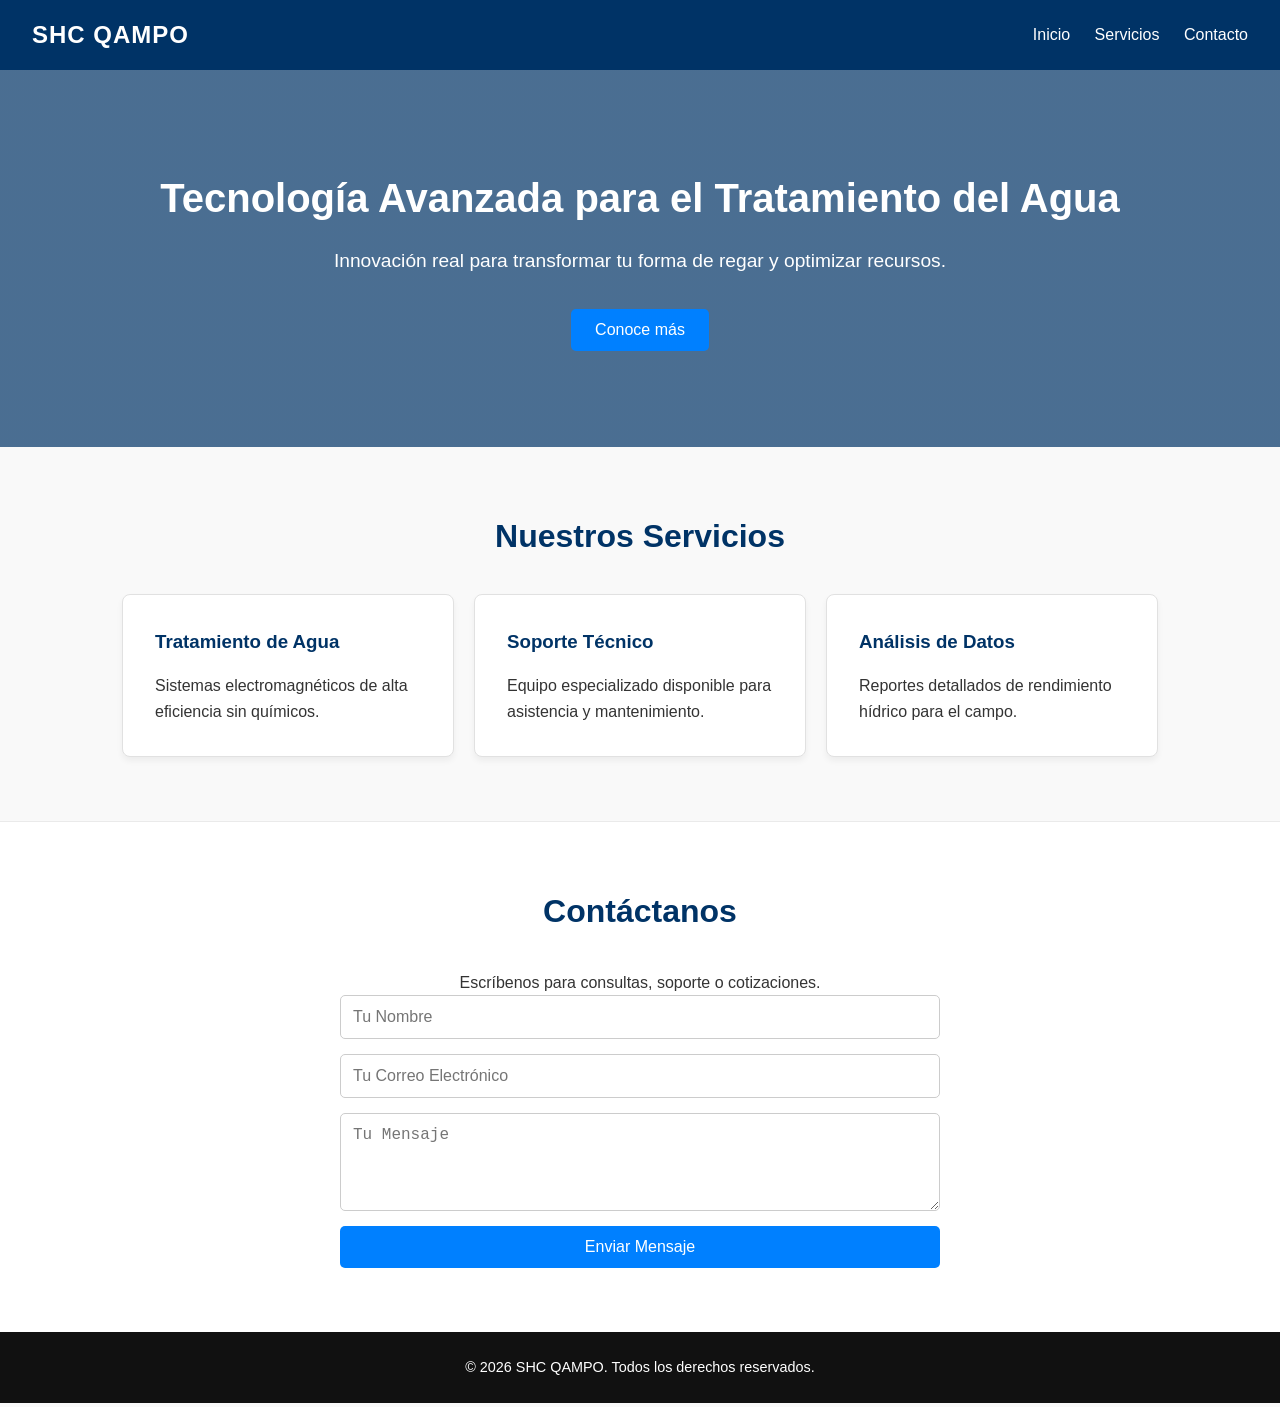
==== index.html @ c2550806 "Commit inicial: codigo completo de la web" ====
<!DOCTYPE html>
<html lang="es">
<head>
    <meta charset="UTF-8">
    <meta name="viewport" content="width=device-width, initial-scale=1.0">
    <title>SHC Qampo | Tecnología Avanzada de Tratamiento de Agua</title>
    <!-- Vinculamos la hoja de estilos externa -->
    <link rel="stylesheet" href="styles.css">
</head>
<body>

    <!-- Encabezado / Menú -->
    <header>
        <div class="logo">SHC QAMPO</div>
        <nav>
            <a href="#inicio">Inicio</a>
            <a href="#servicios">Servicios</a>
            <a href="#contacto">Contacto</a>
        </nav>
    </header>

    <!-- Sección Hero / Banner principal -->
    <section id="inicio" class="hero">
        <div class="hero-content">
            <h1>Tecnología Avanzada para el Tratamiento del Agua</h1>
            <p>Innovación real para transformar tu forma de regar y optimizar recursos.</p>
            <button id="cta-btn">Conoce más</button>
        </div>
    </section>

    <!-- Sección de Servicios -->
    <section id="servicios" class="container">
        <h2>Nuestros Servicios</h2>
        <div class="grid">
            <div class="card">
                <h3>Tratamiento de Agua</h3>
                <p>Sistemas electromagnéticos de alta eficiencia sin químicos.</p>
            </div>
            <div class="card">
                <h3>Soporte Técnico</h3>
                <p>Equipo especializado disponible para asistencia y mantenimiento.</p>
            </div>
            <div class="card">
                <h3>Análisis de Datos</h3>
                <p>Reportes detallados de rendimiento hídrico para el campo.</p>
            </div>
        </div>
    </section>

    <!-- Sección de Contacto -->
    <section id="contacto" class="contact-section">
        <div class="container">
            <h2>Contáctanos</h2>
            <p>Escríbenos para consultas, soporte o cotizaciones.</p>
            <form id="contact-form">
                <input type="text" placeholder="Tu Nombre" required>
                <input type="email" placeholder="Tu Correo Electrónico" required>
                <textarea placeholder="Tu Mensaje" rows="4" required></textarea>
                <button type="submit">Enviar Mensaje</button>
            </form>
        </div>
    </section>

    <!-- Pie de página -->
    <footer>
        <p>&copy; 2026 SHC QAMPO. Todos los derechos reservados.</p>
    </footer>

    <!-- Vinculamos el archivo de JavaScript -->
    <script src="script.js"></script>
</body>
</html>
---- styles.css ----
/* Estilos generales */
* {
    margin: 0;
    padding: 0;
    box-sizing: border-box;
}

body {
    font-family: 'Segoe UI', Tahoma, Geneva, Verdana, sans-serif;
    line-height: 1.6;
    color: #333;
    background-color: #f9f9f9;
}

/* Encabezado y Navegación */
header {
    background: #003366;
    color: white;
    display: flex;
    justify-content: space-between;
    align-items: center;
    padding: 1rem 2rem;
    position: sticky;
    top: 0;
    z-index: 1000;
}

header .logo {
    font-size: 1.5rem;
    font-weight: bold;
    letter-spacing: 1px;
}

nav a {
    color: white;
    text-decoration: none;
    margin-left: 20px;
    font-weight: 500;
    transition: color 0.3s;
}

nav a:hover {
    color: #66ccff;
}

/* Sección Hero */
.hero {
    background: linear-gradient(rgba(0, 51, 102, 0.7), rgba(0, 51, 102, 0.7)), url('https://images.unsplash.com/photo-1500382017468-9049fed747ef?auto=format&fit=crop&w=1200&q=80') no-repeat center center/cover;
    color: white;
    text-align: center;
    padding: 6rem 2rem;
}

.hero-content h1 {
    font-size: 2.5rem;
    margin-bottom: 1rem;
}

.hero-content p {
    font-size: 1.2rem;
    margin-bottom: 2rem;
}

.hero-content button, .contact-section button {
    background: #0080ff;
    color: white;
    border: none;
    padding: 0.75rem 1.5rem;
    font-size: 1rem;
    border-radius: 5px;
    cursor: pointer;
    transition: background 0.3s;
}

.hero-content button:hover, .contact-section button:hover {
    background: #0059b3;
}

/* Contenedores y Cuadrículas */
.container {
    max-width: 1100px;
    margin: auto;
    padding: 4rem 2rem;
    text-align: center;
}

.container h2 {
    font-size: 2rem;
    margin-bottom: 2rem;
    color: #003366;
}

.grid {
    display: grid;
    grid-template-columns: repeat(auto-fit, minmax(300px, 1fr));
    gap: 20px;
}

.card {
    background: white;
    border: 1px solid #e1e1e1;
    padding: 2rem;
    border-radius: 8px;
    box-shadow: 0 4px 6px rgba(0,0,0,0.05);
    text-align: left;
}

.card h3 {
    color: #003366;
    margin-bottom: 1rem;
}

/* Formulario de contacto */
.contact-section {
    background: #ffffff;
    border-top: 1px solid #eaeaea;
}

#contact-form {
    display: flex;
    flex-direction: column;
    max-width: 600px;
    margin: auto;
    gap: 15px;
    text-align: left;
}

#contact-form input, #contact-form textarea {
    padding: 0.75rem;
    border: 1px solid #ccc;
    border-radius: 5px;
    font-size: 1rem;
    width: 100%;
}

/* Pie de página */
footer {
    background: #111;
    color: white;
    text-align: center;
    padding: 1.5rem;
    font-size: 0.9rem;
}
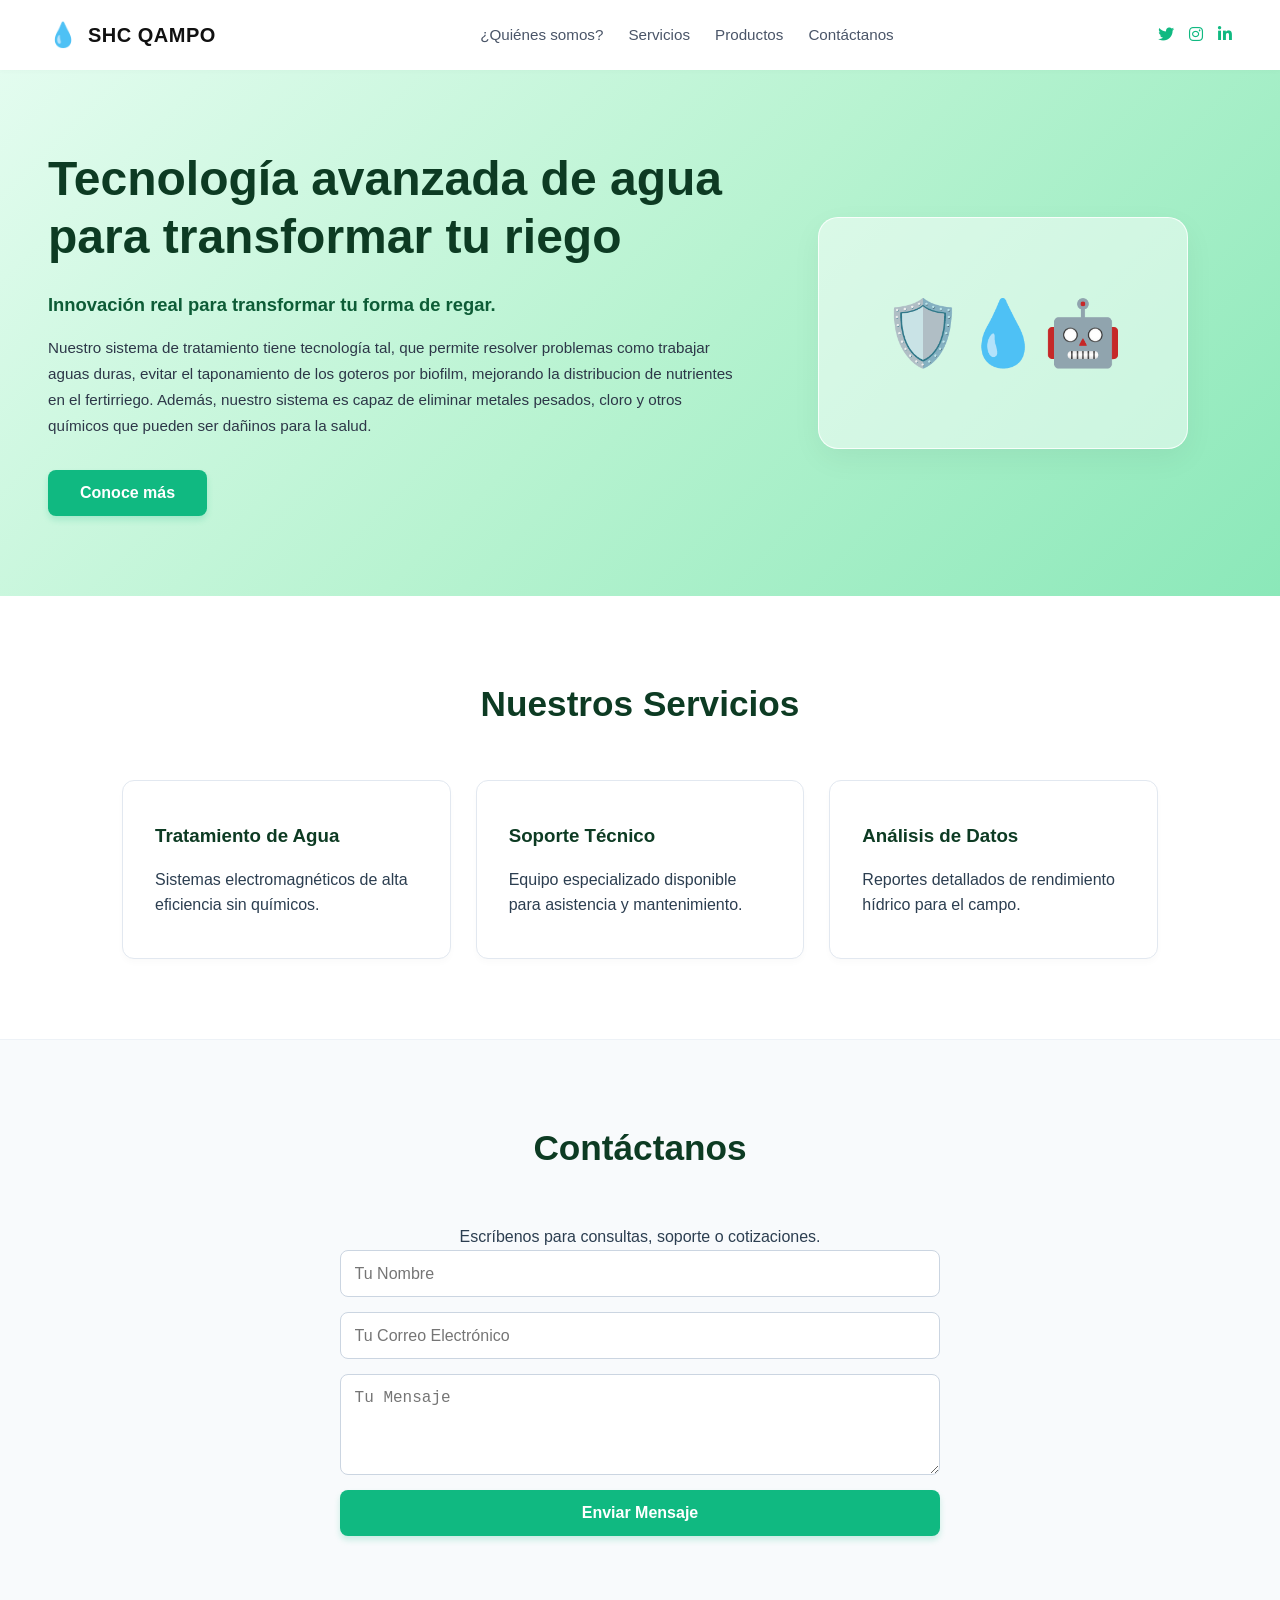
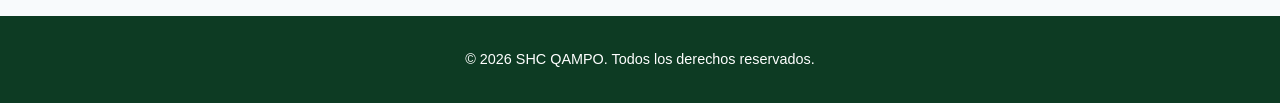
==== commit 5303102c: "Actualizacion de diseño y colores corporativos verdes" ====
--- a/index.html
+++ b/index.html
@@ -4,27 +4,48 @@
     <meta charset="UTF-8">
     <meta name="viewport" content="width=device-width, initial-scale=1.0">
     <title>SHC Qampo | Tecnología Avanzada de Tratamiento de Agua</title>
-    <!-- Vinculamos la hoja de estilos externa -->
     <link rel="stylesheet" href="styles.css">
+    <!-- Iconos para redes sociales -->
+    <link rel="stylesheet" href="https://cdnjs.cloudflare.com/ajax/libs/font-awesome/6.4.0/css/all.min.css">
 </head>
 <body>
 
     <!-- Encabezado / Menú -->
     <header>
-        <div class="logo">SHC QAMPO</div>
+        <div class="logo-container">
+            <span class="logo-icon">💧</span>
+            <div class="logo">SHC QAMPO</div>
+        </div>
         <nav>
-            <a href="#inicio">Inicio</a>
+            <a href="#inicio">¿Quiénes somos?</a>
             <a href="#servicios">Servicios</a>
-            <a href="#contacto">Contacto</a>
+            <a href="#productos">Productos</a>
+            <a href="#contacto">Contáctanos</a>
         </nav>
+        <div class="social-icons">
+            <a href="#"><i class="fab fa-twitter"></i></a>
+            <a href="#"><i class="fab fa-instagram"></i></a>
+            <a href="#"><i class="fab fa-linkedin-in"></i></a>
+        </div>
     </header>
 
     <!-- Sección Hero / Banner principal -->
     <section id="inicio" class="hero">
-        <div class="hero-content">
-            <h1>Tecnología Avanzada para el Tratamiento del Agua</h1>
-            <p>Innovación real para transformar tu forma de regar y optimizar recursos.</p>
-            <button id="cta-btn">Conoce más</button>
+        <div class="hero-container">
+            <div class="hero-content">
+                <h1>Tecnología avanzada de agua para transformar tu riego</h1>
+                <p class="subtitle">Innovación real para transformar tu forma de regar.</p>
+                <p class="description">
+                    Nuestro sistema de tratamiento tiene tecnología tal, que permite resolver problemas como trabajar aguas duras, evitar el taponamiento de los goteros por biofilm, mejorando la distribucion de nutrientes en el fertirriego. Además, nuestro sistema es capaz de eliminar metales pesados, cloro y otros químicos que pueden ser dañinos para la salud.
+                </p>
+                <button id="cta-btn">Conoce más</button>
+            </div>
+            <div class="hero-image">
+                <!-- Contenedor visual de la mascota corporativa -->
+                <div class="mascot-card">
+                    <div class="mascot-avatar">🛡️💧🤖</div>
+                </div>
+            </div>
         </div>
     </section>
 
@@ -66,7 +87,6 @@
         <p>&copy; 2026 SHC QAMPO. Todos los derechos reservados.</p>
     </footer>
 
-    <!-- Vinculamos el archivo de JavaScript -->
     <script src="script.js"></script>
 </body>
 </html>
--- a/styles.css
+++ b/styles.css
@@ -1,4 +1,4 @@
-/* Estilos generales */
+/* Estilos generales y paleta de verdes corporativos */
 * {
     margin: 0;
     padding: 0;
@@ -8,112 +8,189 @@
 body {
     font-family: 'Segoe UI', Tahoma, Geneva, Verdana, sans-serif;
     line-height: 1.6;
-    color: #333;
-    background-color: #f9f9f9;
+    color: #2c3e50;
+    background-color: #ffffff;
 }
 
 /* Encabezado y Navegación */
 header {
-    background: #003366;
-    color: white;
+    background: #ffffff;
     display: flex;
     justify-content: space-between;
     align-items: center;
-    padding: 1rem 2rem;
+    padding: 1rem 3rem;
+    box-shadow: 0 2px 4px rgba(0,0,0,0.02);
     position: sticky;
     top: 0;
     z-index: 1000;
 }
 
+.logo-container {
+    display: flex;
+    align-items: center;
+    gap: 10px;
+}
+
+.logo-icon {
+    font-size: 1.5rem;
+}
+
 header .logo {
-    font-size: 1.5rem;
+    font-size: 1.25rem;
     font-weight: bold;
-    letter-spacing: 1px;
+    color: #111;
+    letter-spacing: 0.5px;
+}
+
+nav {
+    display: flex;
+    gap: 25px;
 }
 
 nav a {
-    color: white;
+    color: #4a5568;
     text-decoration: none;
-    margin-left: 20px;
     font-weight: 500;
+    font-size: 0.95rem;
     transition: color 0.3s;
 }
 
 nav a:hover {
-    color: #66ccff;
-}
-
-/* Sección Hero */
+    color: #10b981;
+}
+
+.social-icons {
+    display: flex;
+    gap: 15px;
+}
+
+.social-icons a {
+    color: #10b981;
+    font-size: 1rem;
+    text-decoration: none;
+}
+
+/* Sección Hero con degradado verde exacto */
 .hero {
-    background: linear-gradient(rgba(0, 51, 102, 0.7), rgba(0, 51, 102, 0.7)), url('https://images.unsplash.com/photo-1500382017468-9049fed747ef?auto=format&fit=crop&w=1200&q=80') no-repeat center center/cover;
-    color: white;
-    text-align: center;
-    padding: 6rem 2rem;
+    background: linear-gradient(135deg, #e3fcef 0%, #b8f3d1 50%, #8be8b9 100%);
+    padding: 5rem 3rem;
+    display: flex;
+    align-items: center;
+    justify-content: center;
+}
+
+.hero-container {
+    max-width: 1200px;
+    display: grid;
+    grid-template-columns: 1.2fr 0.8fr;
+    gap: 40px;
+    align-items: center;
 }
 
 .hero-content h1 {
-    font-size: 2.5rem;
+    font-size: 3rem;
+    color: #0d3b23;
+    line-height: 1.2;
+    margin-bottom: 1.5rem;
+    font-weight: 800;
+}
+
+.hero-content .subtitle {
+    font-size: 1.15rem;
+    color: #0d5c36;
     margin-bottom: 1rem;
-}
-
-.hero-content p {
-    font-size: 1.2rem;
+    font-weight: 600;
+}
+
+.hero-content .description {
+    font-size: 0.95rem;
+    color: #2d3748;
     margin-bottom: 2rem;
-}
-
-.hero-content button, .contact-section button {
-    background: #0080ff;
+    line-height: 1.7;
+}
+
+/* Botón principal verde corporativo */
+#cta-btn, .contact-section button {
+    background: #10b981;
     color: white;
     border: none;
-    padding: 0.75rem 1.5rem;
+    padding: 0.85rem 2rem;
     font-size: 1rem;
-    border-radius: 5px;
+    font-weight: 600;
+    border-radius: 8px;
     cursor: pointer;
-    transition: background 0.3s;
-}
-
-.hero-content button:hover, .contact-section button:hover {
-    background: #0059b3;
-}
-
-/* Contenedores y Cuadrículas */
+    transition: background 0.3s, transform 0.2s;
+    box-shadow: 0 4px 6px rgba(16, 185, 129, 0.2);
+}
+
+#cta-btn:hover, .contact-section button:hover {
+    background: #059669;
+    transform: translateY(-1px);
+}
+
+/* Contenedor de la ilustración / mascota */
+.hero-image {
+    display: flex;
+    justify-content: center;
+}
+
+.mascot-card {
+    background: rgba(255, 255, 255, 0.5);
+    border: 1px solid rgba(255, 255, 255, 0.8);
+    padding: 4rem;
+    border-radius: 20px;
+    box-shadow: 0 10px 30px rgba(0, 0, 0, 0.05);
+    text-align: center;
+}
+
+.mascot-avatar {
+    font-size: 4rem;
+}
+
+/* Secciones secundarias */
 .container {
     max-width: 1100px;
     margin: auto;
-    padding: 4rem 2rem;
+    padding: 5rem 2rem;
     text-align: center;
 }
 
 .container h2 {
-    font-size: 2rem;
-    margin-bottom: 2rem;
-    color: #003366;
+    font-size: 2.2rem;
+    margin-bottom: 3rem;
+    color: #0d3b23;
 }
 
 .grid {
     display: grid;
     grid-template-columns: repeat(auto-fit, minmax(300px, 1fr));
-    gap: 20px;
+    gap: 25px;
 }
 
 .card {
-    background: white;
-    border: 1px solid #e1e1e1;
-    padding: 2rem;
-    border-radius: 8px;
-    box-shadow: 0 4px 6px rgba(0,0,0,0.05);
+    background: #ffffff;
+    border: 1px solid #e2e8f0;
+    padding: 2.5rem 2rem;
+    border-radius: 12px;
+    box-shadow: 0 4px 6px rgba(0,0,0,0.02);
     text-align: left;
+    transition: transform 0.3s;
+}
+
+.card:hover {
+    transform: translateY(-3px);
+    box-shadow: 0 10px 15px rgba(0,0,0,0.05);
 }
 
 .card h3 {
-    color: #003366;
+    color: #0d3b23;
     margin-bottom: 1rem;
 }
 
 /* Formulario de contacto */
 .contact-section {
-    background: #ffffff;
-    border-top: 1px solid #eaeaea;
+    background: #f8fafc;
+    border-top: 1px solid #edf2f7;
 }
 
 #contact-form {
@@ -126,18 +203,24 @@
 }
 
 #contact-form input, #contact-form textarea {
-    padding: 0.75rem;
-    border: 1px solid #ccc;
-    border-radius: 5px;
+    padding: 0.85rem;
+    border: 1px solid #cbd5e1;
+    border-radius: 8px;
     font-size: 1rem;
     width: 100%;
+    outline: none;
+    transition: border-color 0.3s;
+}
+
+#contact-form input:focus, #contact-form textarea:focus {
+    border-color: #10b981;
 }
 
 /* Pie de página */
 footer {
-    background: #111;
+    background: #0d3b23;
     color: white;
     text-align: center;
-    padding: 1.5rem;
+    padding: 2rem;
     font-size: 0.9rem;
 }
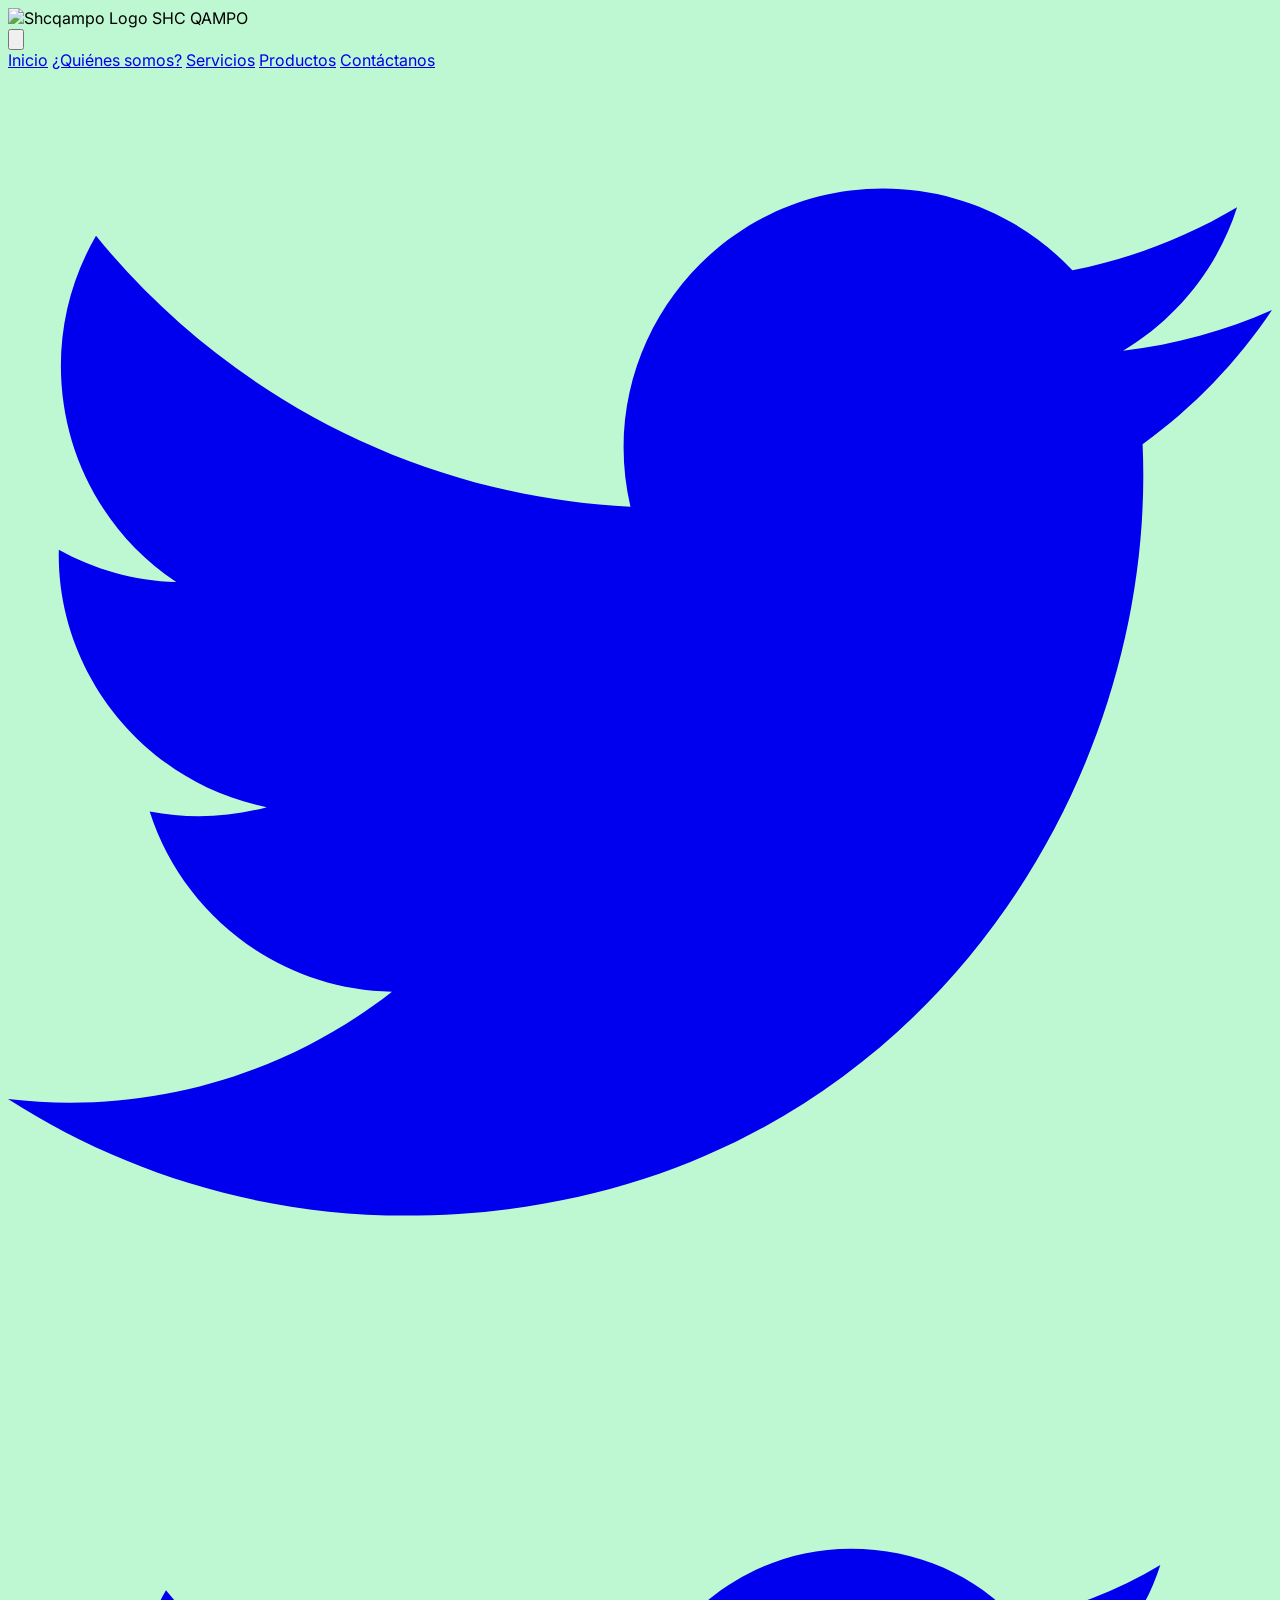
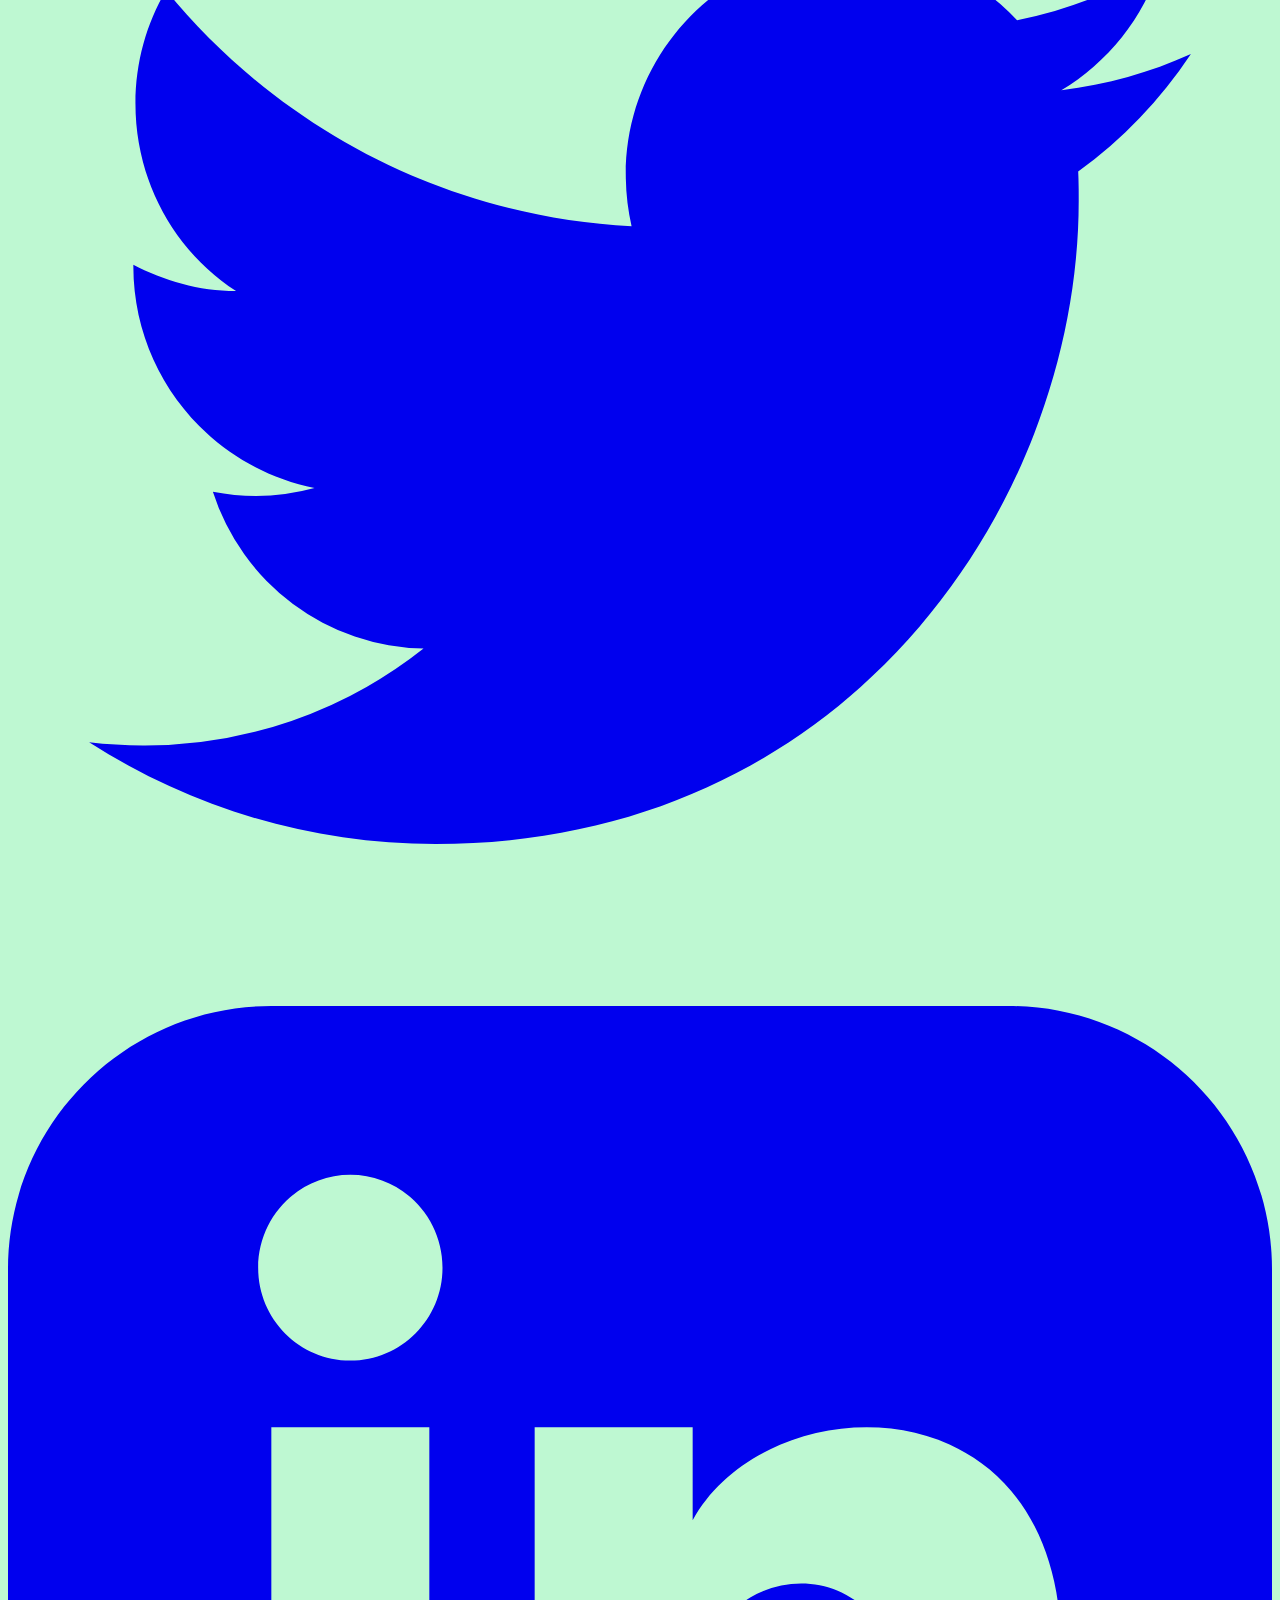
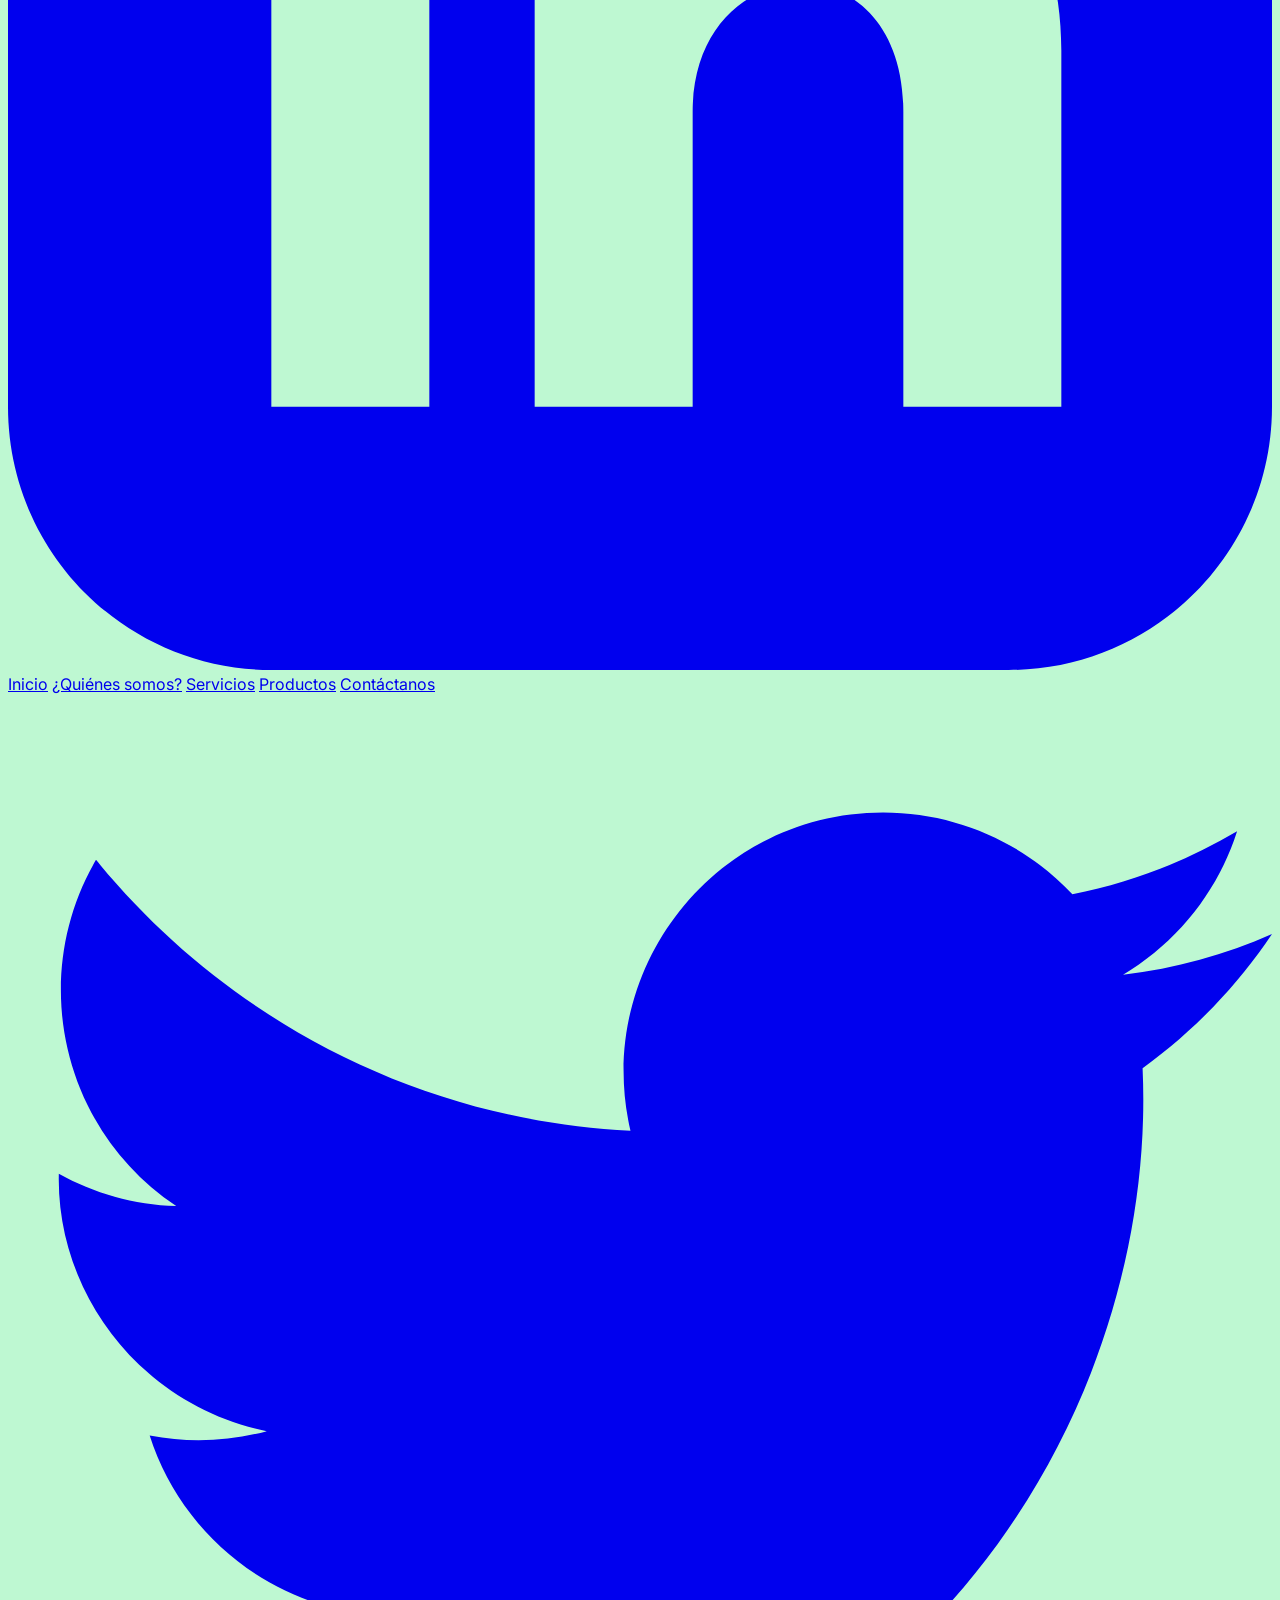
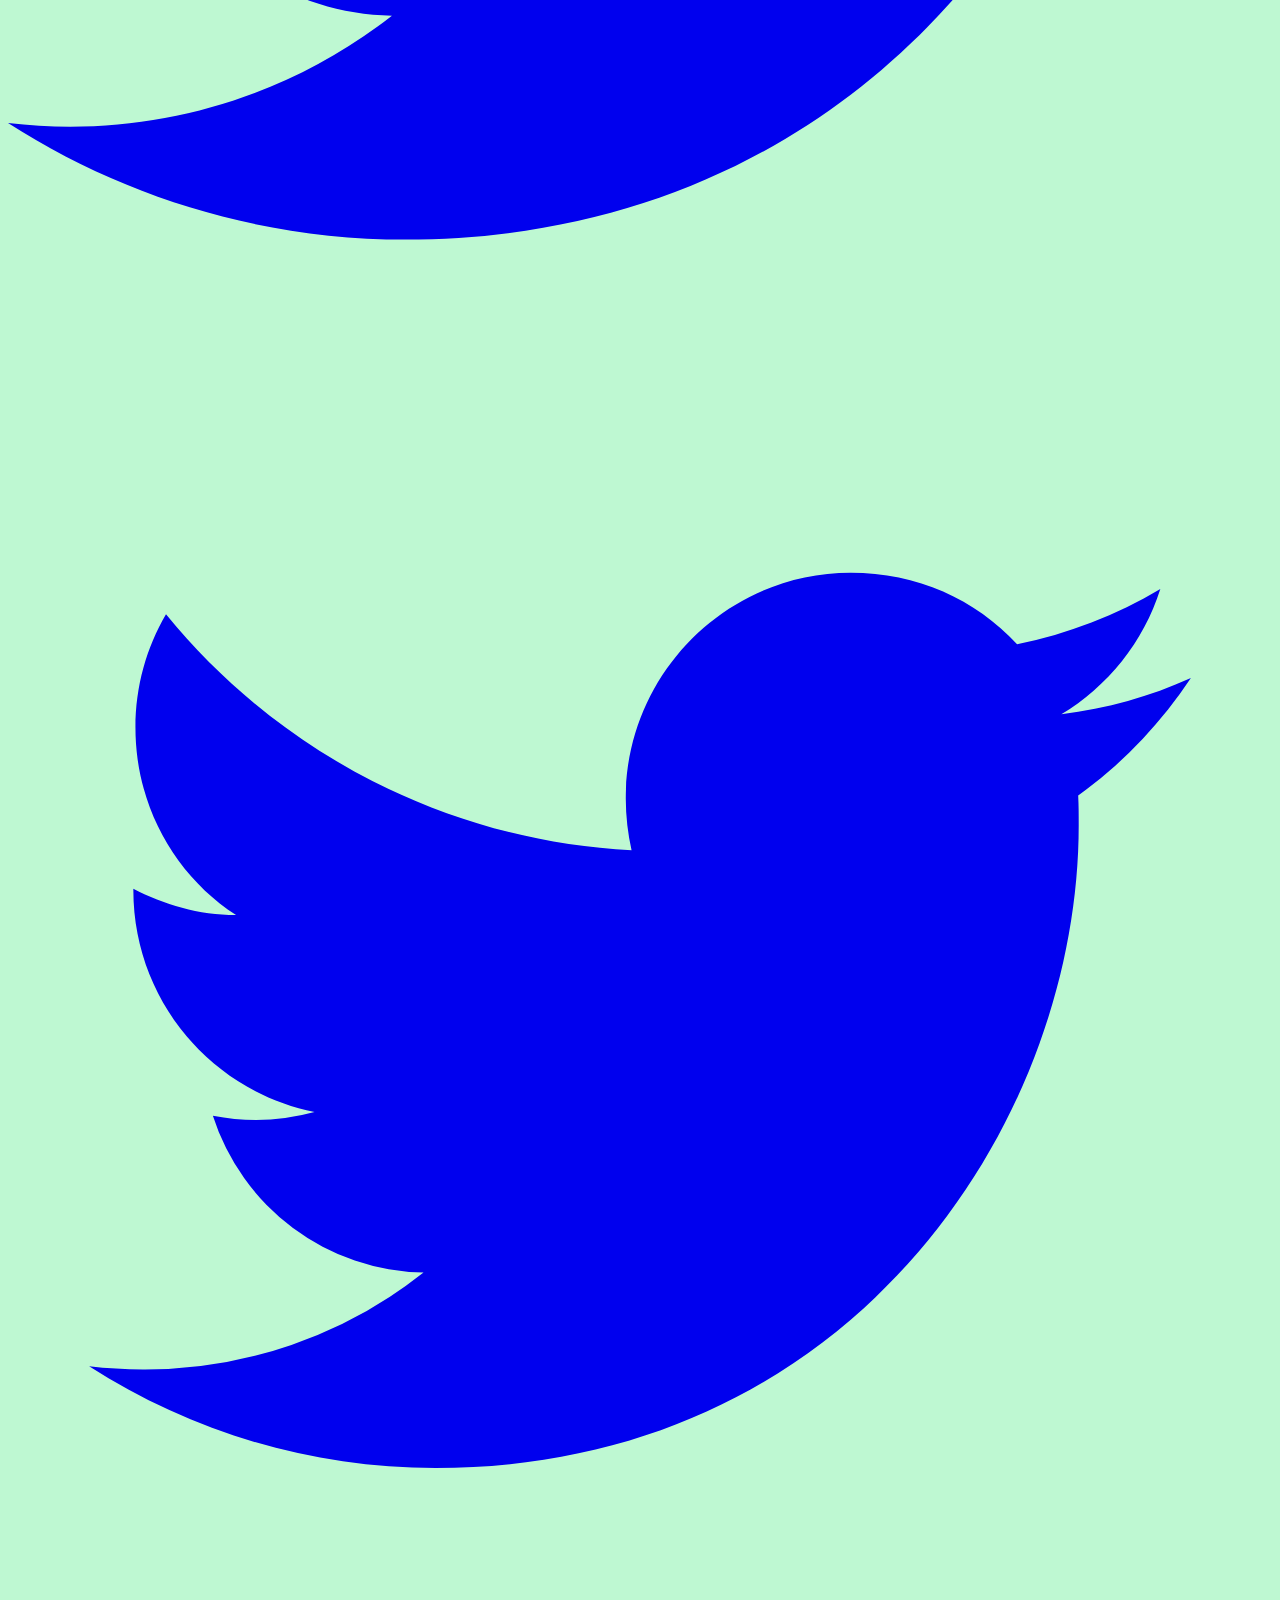
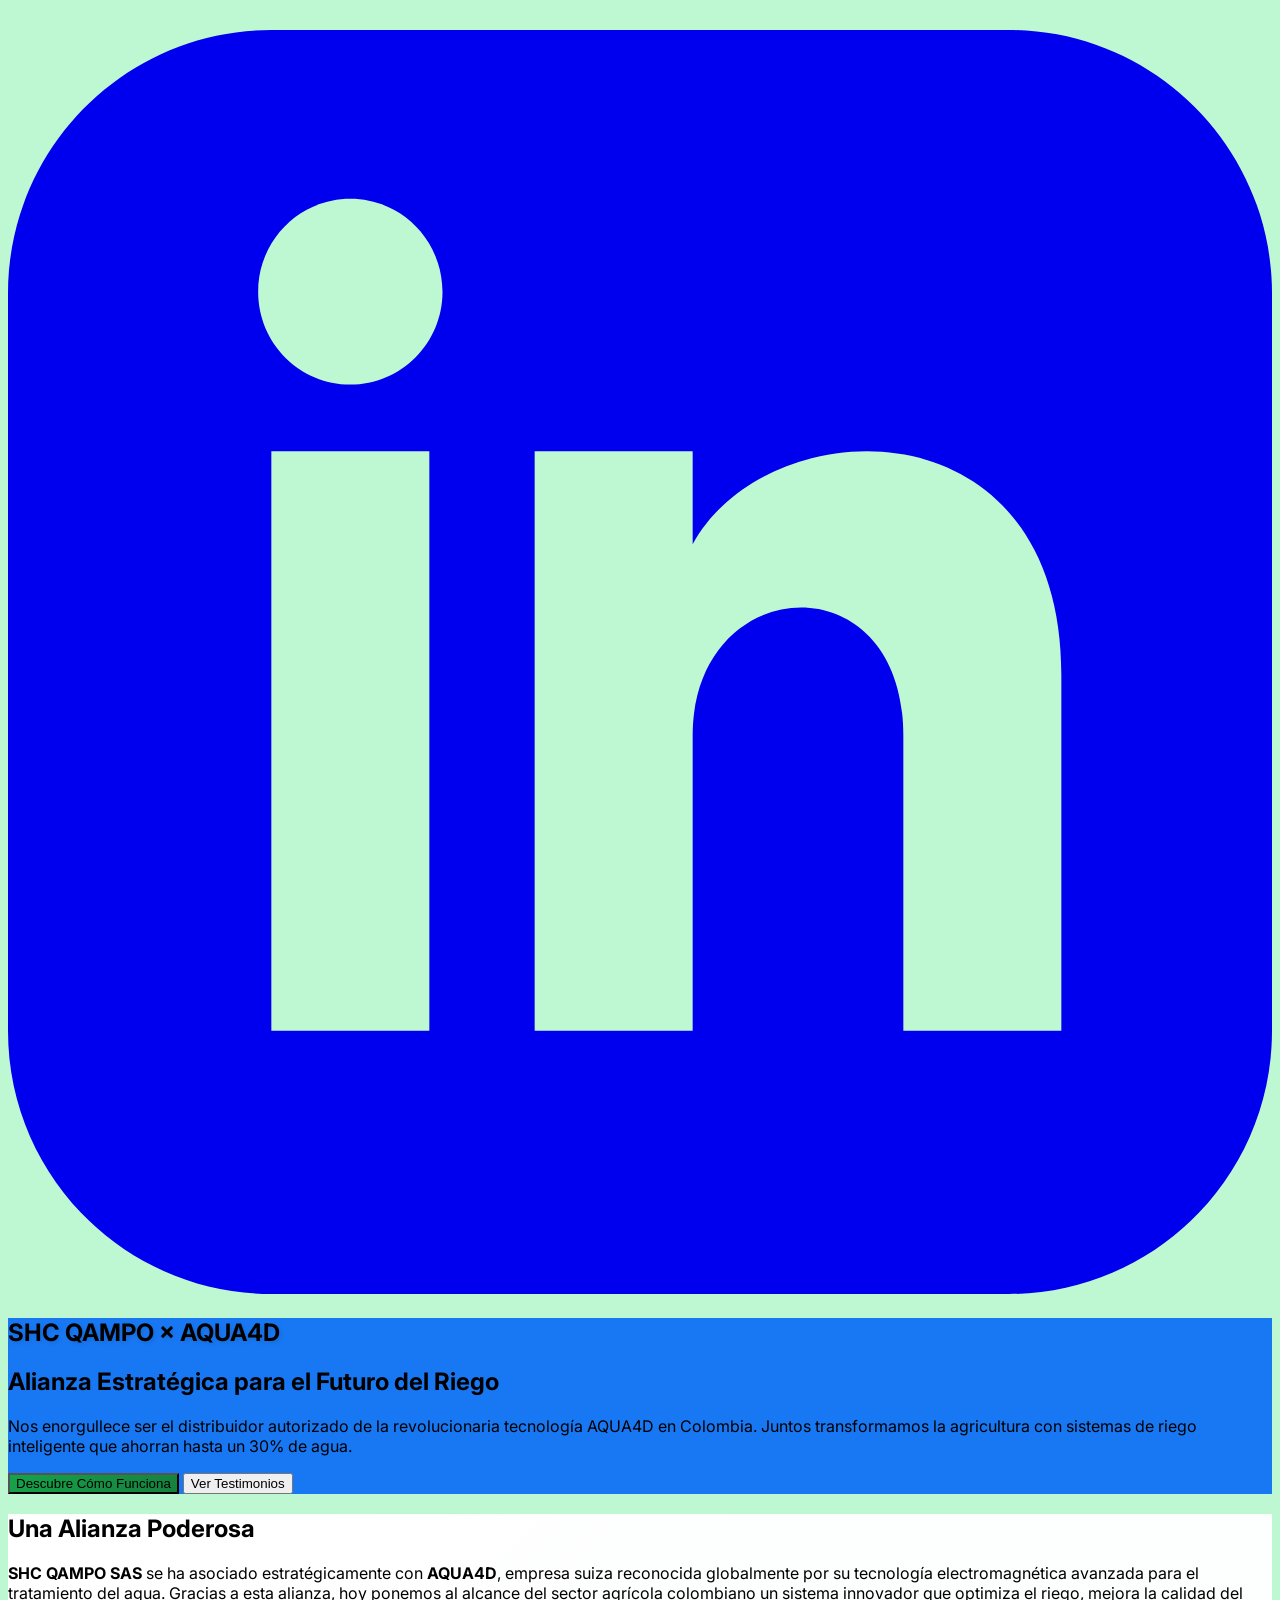
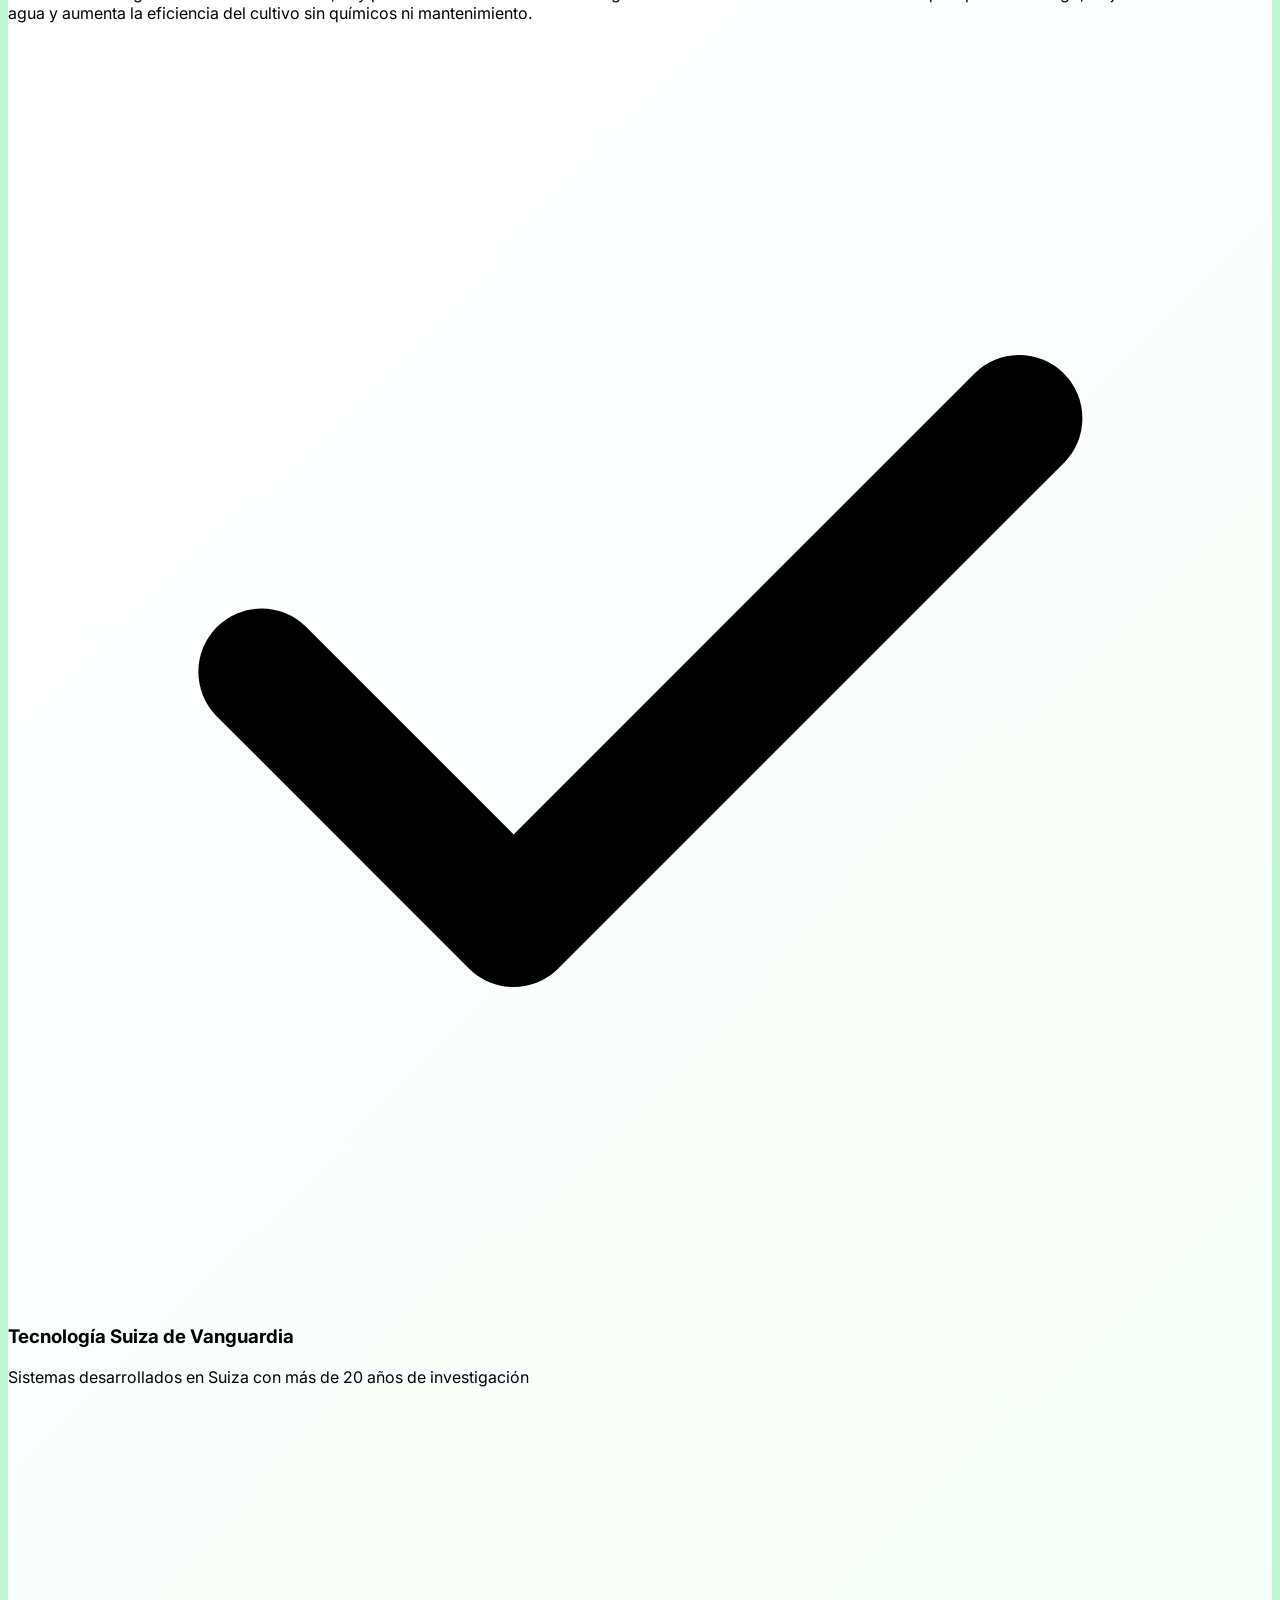
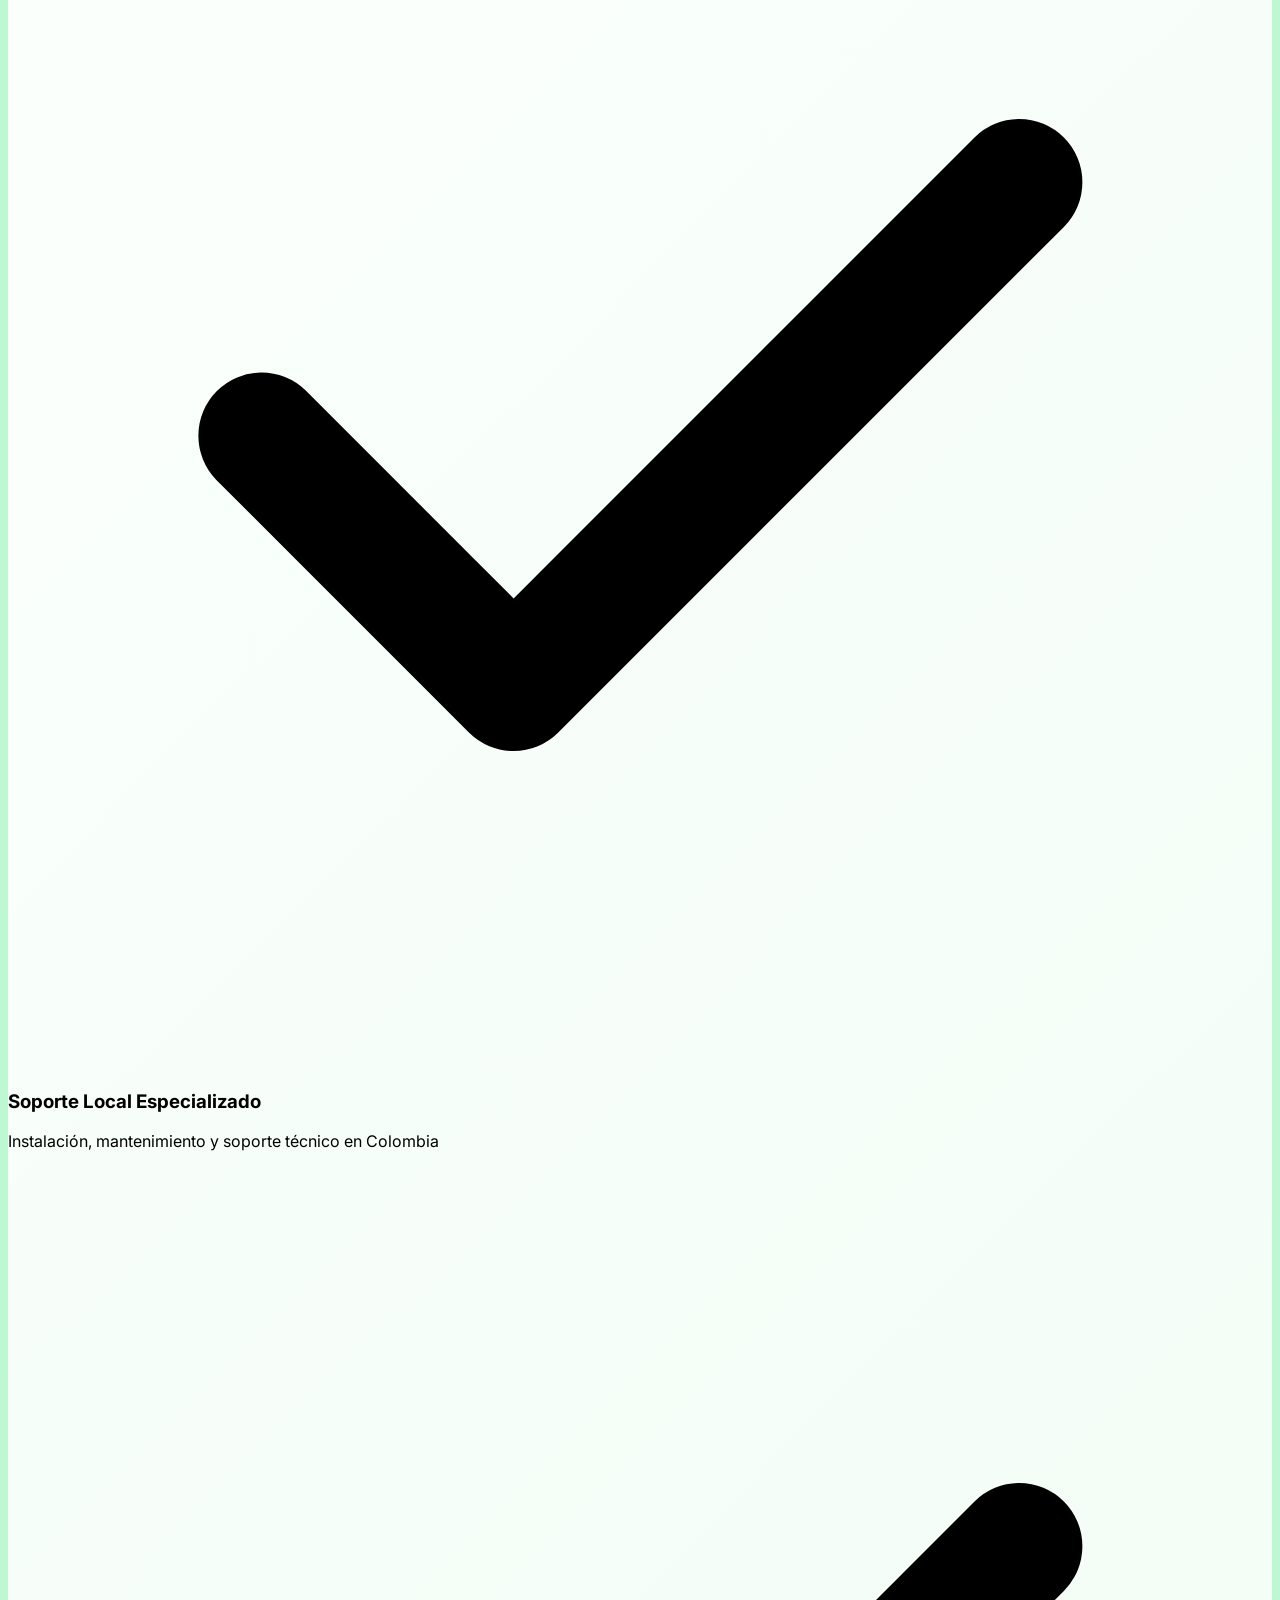
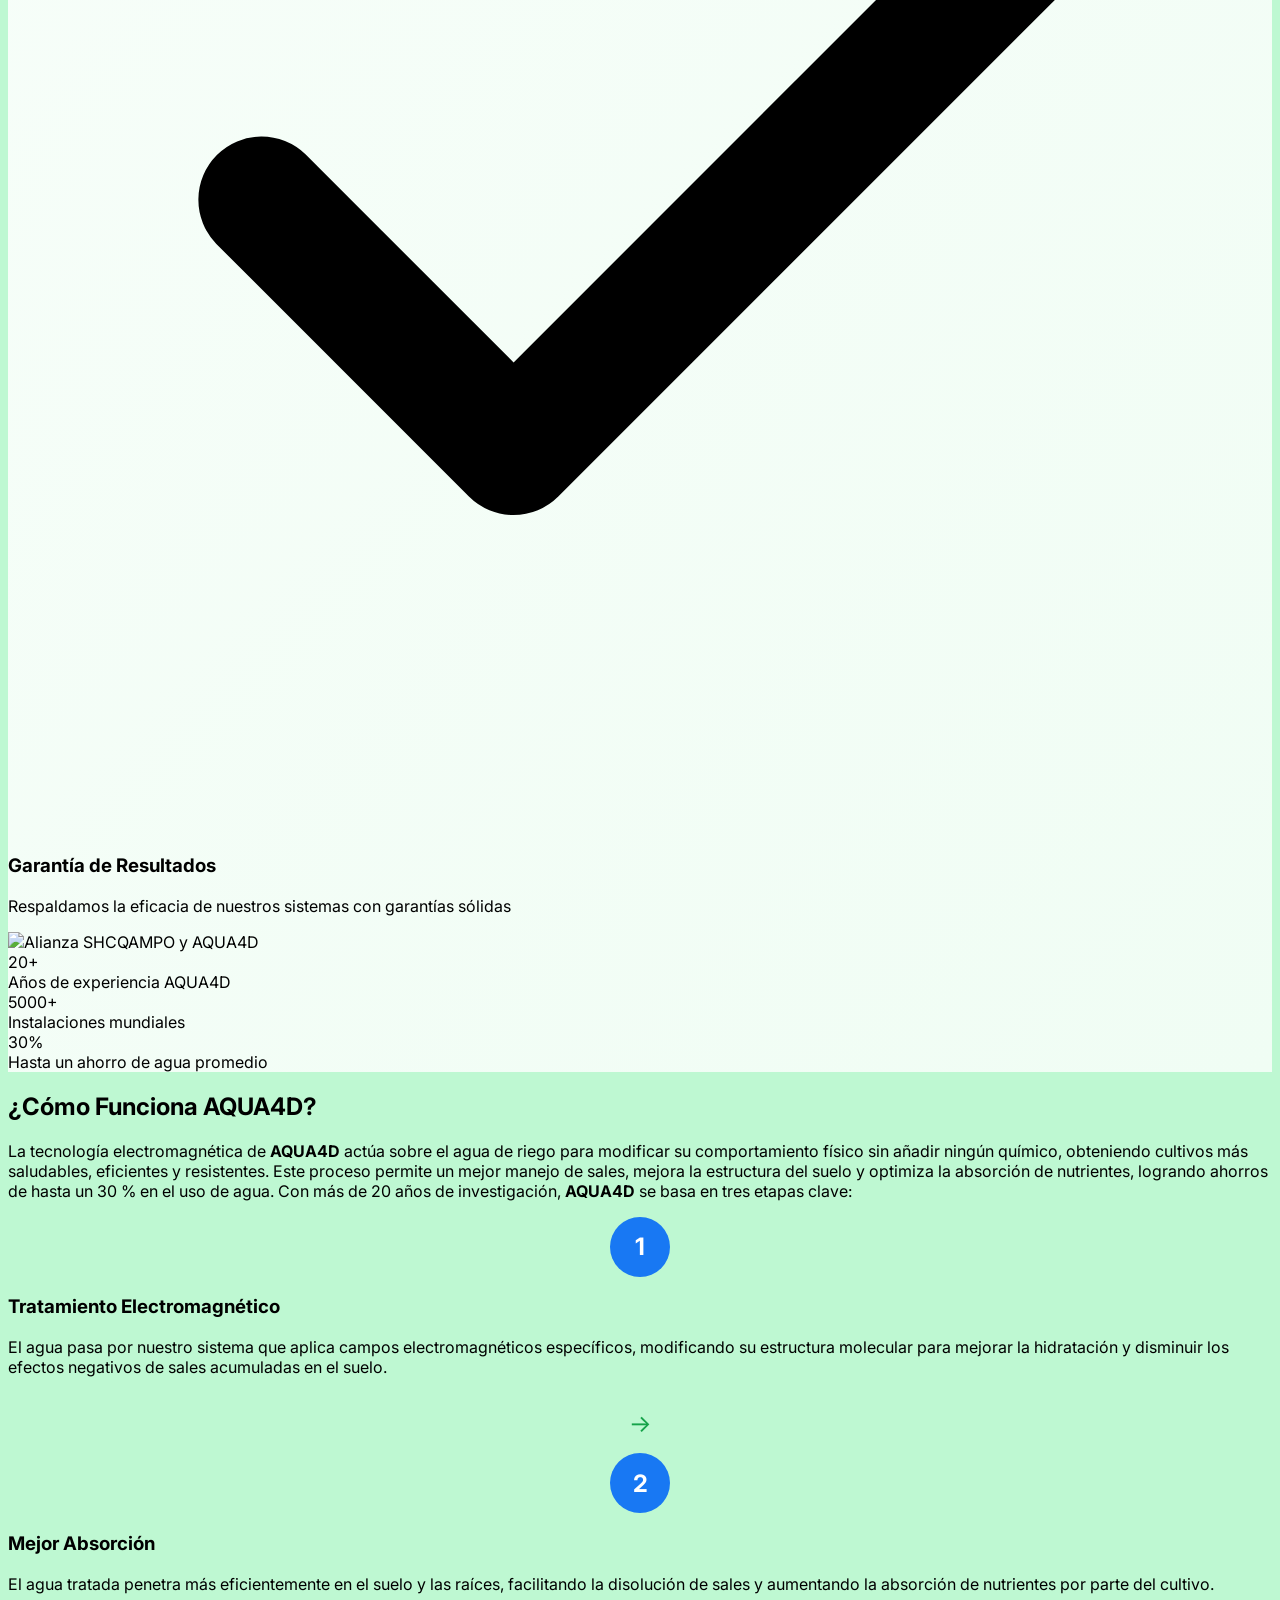
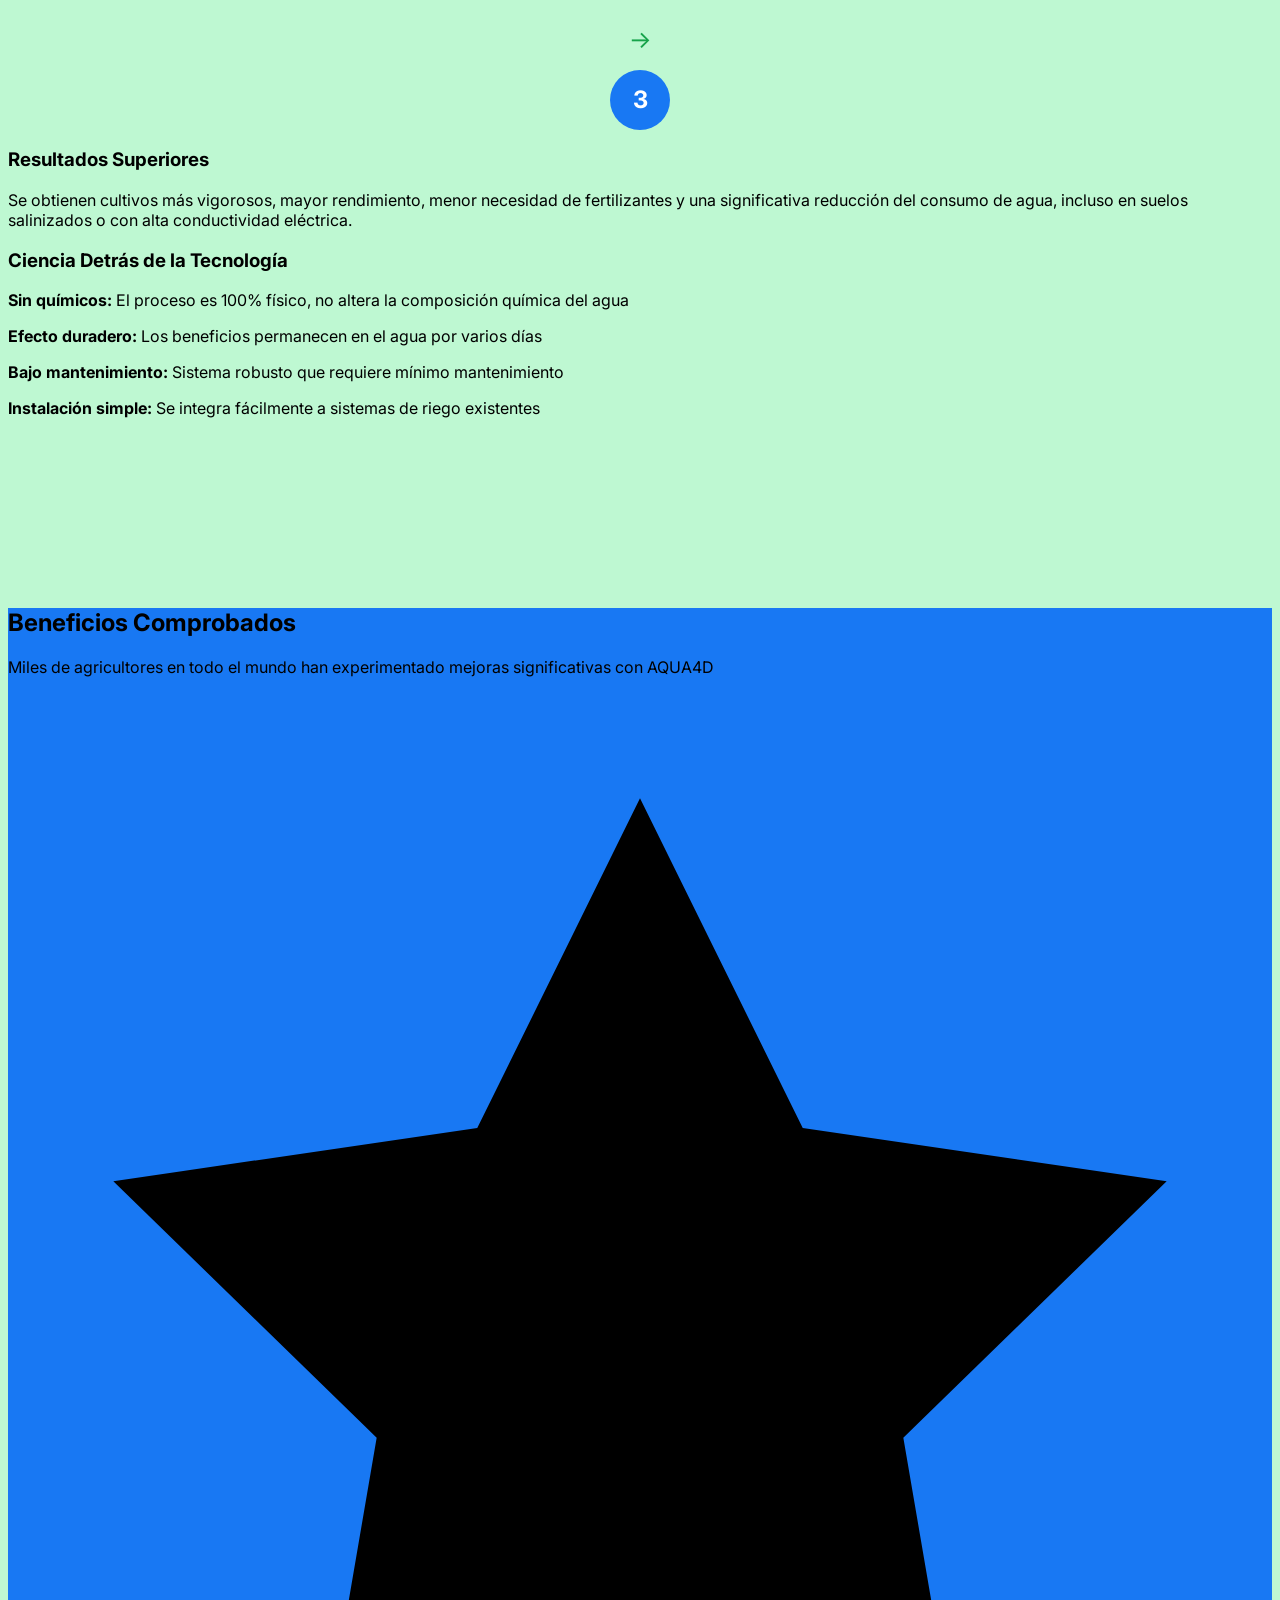
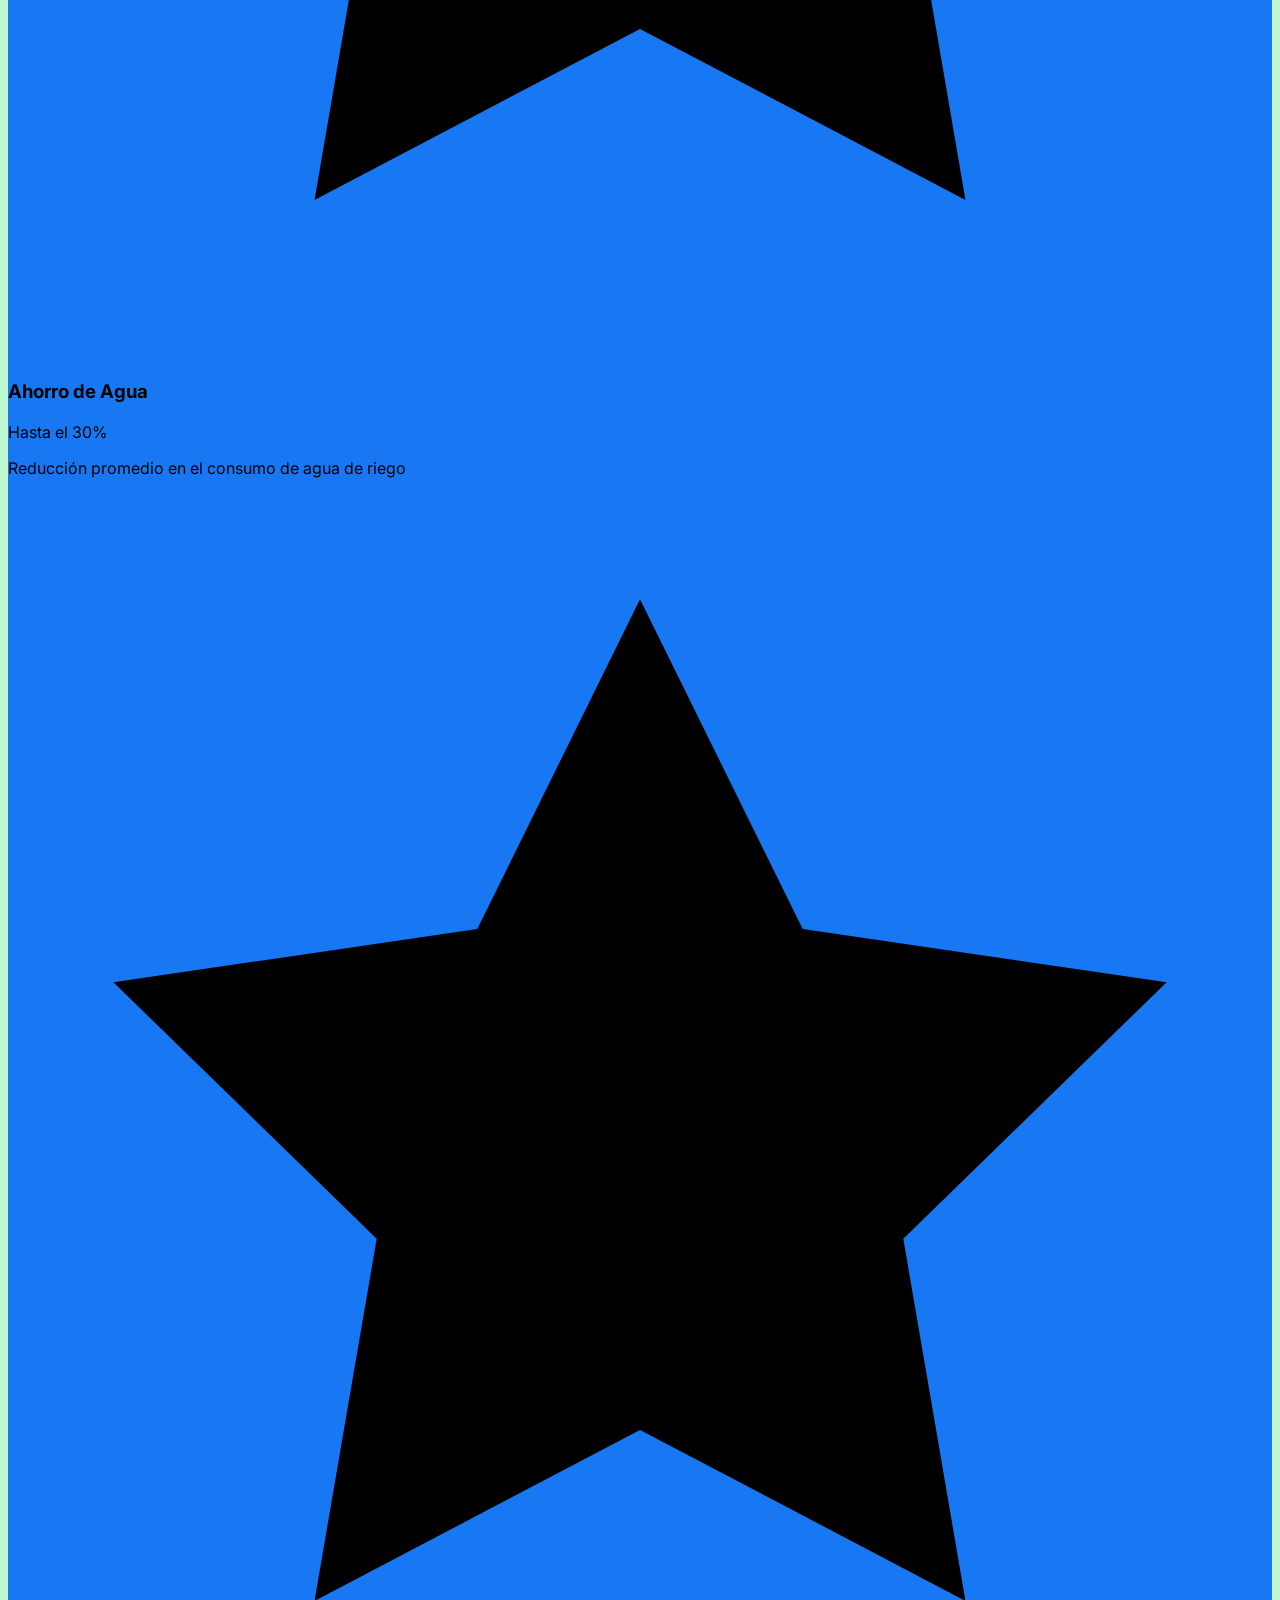
==== commit edf06f92: "Actualizacion de diseño y colores corporativos verdes" ====
--- a/index.html
+++ b/index.html
@@ -1,92 +1,739 @@
+
 <!DOCTYPE html>
 <html lang="es">
 <head>
     <meta charset="UTF-8">
     <meta name="viewport" content="width=device-width, initial-scale=1.0">
-    <title>SHC Qampo | Tecnología Avanzada de Tratamiento de Agua</title>
-    <link rel="stylesheet" href="styles.css">
-    <!-- Iconos para redes sociales -->
-    <link rel="stylesheet" href="https://cdnjs.cloudflare.com/ajax/libs/font-awesome/6.4.0/css/all.min.css">
+    <title>Alianza AQUA4D - SHCQAMPO</title>
+    <script src="https://cdn.tailwindcss.com"></script>
+    <link href="https://fonts.googleapis.com/css2?family=Inter:wght@300;400;500;600;700;800&display=swap" rel="stylesheet">
+    <style>
+        body { 
+            font-family: 'Inter', sans-serif; 
+            background-color: #bef8d2;
+        }
+        .hero-bg {
+            background: linear-gradient(135deg, #1878f3 0%, #1878f3 50%, #1878f3 100%);
+        }
+        .text-shadow {
+            text-shadow: 2px 2px 4px rgba(0,0,0,0.1);
+        }
+        .btn-green {
+            background: linear-gradient(135deg, #16a34a 0%, #15803d 100%);
+        }
+        .btn-green:hover {
+            background: linear-gradient(135deg, #15803d 0%, #166534 100%);
+        }
+        .feature-card {
+            transition: all 0.3s ease;
+        }
+        .feature-card:hover {
+            transform: translateY(-5px);
+            box-shadow: 0 20px 25px -5px rgba(0, 0, 0, 0.1), 0 10px 10px -5px rgba(0, 0, 0, 0.04);
+        }
+        .video-container {
+            position: relative;
+            width: 100%;
+            height: 0;
+            padding-bottom: 56.25%;
+            border-radius: 12px;
+            overflow: hidden;
+            background: #f3f4f6;
+        }
+        .video-placeholder {
+            position: absolute;
+            top: 0;
+            left: 0;
+            width: 100%;
+            height: 100%;
+            display: flex;
+            align-items: center;
+            justify-content: center;
+            background: linear-gradient(45deg, #e5e7eb, #d1d5db);
+            cursor: pointer;
+            transition: all 0.3s ease;
+        }
+        .video-placeholder:hover {
+            background: linear-gradient(45deg, #d1d5db, #9ca3af);
+        }
+        .step-number {
+            background: linear-gradient(135deg, #1878f3 0%, #1878f3 100%);
+            color: white;
+            width: 60px;
+            height: 60px;
+            border-radius: 50%;
+            display: flex;
+            align-items: center;
+            justify-content: center;
+            font-size: 24px;
+            font-weight: bold;
+            margin: 0 auto 16px;
+        }
+        .process-arrow {
+            color: #16a34a;
+            font-size: 24px;
+            display: flex;
+            align-items: center;
+            justify-content: center;
+            height: 60px;
+        }
+        @media (max-width: 768px) {
+            .process-arrow {
+                transform: rotate(90deg);
+            }
+        }
+        .partnership-bg {
+            background: linear-gradient(135deg, #ffffff 0%, #f0fdf4 100%);
+        }
+    </style>
 </head>
-<body>
-
-    <!-- Encabezado / Menú -->
-    <header>
-        <div class="logo-container">
-            <span class="logo-icon">💧</span>
-            <div class="logo">SHC QAMPO</div>
-        </div>
-        <nav>
-            <a href="#inicio">¿Quiénes somos?</a>
-            <a href="#servicios">Servicios</a>
-            <a href="#productos">Productos</a>
-            <a href="#contacto">Contáctanos</a>
-        </nav>
-        <div class="social-icons">
-            <a href="#"><i class="fab fa-twitter"></i></a>
-            <a href="#"><i class="fab fa-instagram"></i></a>
-            <a href="#"><i class="fab fa-linkedin-in"></i></a>
+<body style="background-color: #bef8d2;">
+    <!-- Header -->
+    <header class="bg-white shadow-sm sticky top-0 z-50">
+        <div class="max-w-7xl mx-auto px-4 sm:px-6 lg:px-8">
+            <div class="flex items-center justify-between h-16">
+                <div class="flex items-center">
+                    <img src="https://hatchcanvas.com/_/assets/ab_DiUi8iBJRKYIq1h9SUxfn/keys//S4OL6lgUIm9l-HpkDtPOn" alt="Shcqampo Logo" class="h-10 w-10 rounded-full">
+                    <span class="ml-2 text-xl font-bold text-gray-900">SHC QAMPO</span>
+                </div>
+
+                  <!-- Mobile menu button -->
+                <div class="md:hidden">
+                    <button onclick="toggleMobileMenu()" class="text-gray-700 hover:text-green-600 focus:outline-none focus:text-green-600">
+                        <svg class="w-6 h-6" fill="none" stroke="currentColor" viewBox="0 0 24 24">
+                            <path stroke-linecap="round" stroke-linejoin="round" stroke-width="2" d="M4 6h16M4 12h16M4 18h16"></path>
+                        </svg>
+                    </button>
+                </div>
+
+                <!-- Desktop navigation -->
+                <nav class="hidden md:flex space-x-8">
+                    <a href="index.html" class="text-gray-700 hover:text-green-600 font-medium">Inicio</a>
+                    <a href="quienes.html" class="text-gray-700 hover:text-green-600 font-medium">¿Quiénes somos?</a>
+                    <a href="aqua4d.html" class="text-green-600 font-medium border-b-2 border-green-600">Servicios</a>
+                    <a href="productos.html" class="text-gray-700 hover:text-green-600 font-medium">Productos</a>
+                    <a href="#" class="text-gray-700 hover:text-green-600 font-medium">Contáctanos</a>
+                </nav>
+                <div class="flex items-center space-x-4">
+                    <div class="flex space-x-2">
+                       <a href="#" class="text-green-600 hover:text-green-700">
+                            <svg class="w-5 h-5" fill="currentColor" viewBox="0 0 24 24"><path d="M24 4.557c-.883.392-1.832.656-2.828.775 1.017-.609 1.798-1.574 2.165-2.724-.951.564-2.005.974-3.127 1.195-.897-.957-2.178-1.555-3.594-1.555-3.179 0-5.515 2.966-4.797 6.045-4.091-.205-7.719-2.165-10.148-5.144-1.29 2.213-.669 5.108 1.523 6.574-.806-.026-1.566-.247-2.229-.616-.054 2.281 1.581 4.415 3.949 4.89-.693.188-1.452.232-2.224.084.626 1.956 2.444 3.379 4.6 3.419-2.07 1.623-4.678 2.348-7.29 2.04 2.179 1.397 4.768 2.212 7.548 2.212 9.142 0 14.307-7.721 13.995-14.646.962-.695 1.797-1.562 2.457-2.549z"/></svg>
+                        </a>
+                        <a href="#" class="text-green-600 hover:text-green-700">
+                            <svg class="w-5 h-5" fill="currentColor" viewBox="0 0 24 24"><path d="M22.46 6c-.77.35-1.6.58-2.46.69.88-.53 1.56-1.37 1.88-2.38-.83.5-1.75.85-2.72 1.05C18.37 4.5 17.26 4 16 4c-2.35 0-4.27 1.92-4.27 4.29 0 .34.04.67.11.98C8.28 9.09 5.11 7.38 3 4.79c-.37.63-.58 1.37-.58 2.15 0 1.49.75 2.81 1.91 3.56-.71 0-1.37-.2-1.95-.5v.03c0 2.08 1.48 3.82 3.44 4.21a4.22 4.22 0 0 1-1.93.07 4.28 4.28 0 0 0 4 2.98 8.521 8.521 0 0 1-5.33 1.84c-.34 0-.68-.02-1.02-.06C3.44 20.29 5.7 21 8.12 21 16 21 20.33 14.46 20.33 8.79c0-.19 0-.37-.01-.56.84-.6 1.56-1.36 2.14-2.23z"/></svg>
+                        </a>
+                       <a href="#" class="text-green-600 hover:text-green-700">
+                            <svg class="w-5 h-5" fill="currentColor" viewBox="0 0 24 24"><path d="M19 0h-14c-2.761 0-5 2.239-5 5v14c0 2.761 2.239 5 5 5h14c2.762 0 5-2.239 5-5v-14c0-2.761-2.238-5-5-5zm-11 19h-3v-11h3v11zm-1.5-12.268c-.966 0-1.75-.79-1.75-1.764s.784-1.764 1.75-1.764 1.75.79 1.75 1.764-.783 1.764-1.75 1.764zm13.5 12.268h-3v-5.604c0-3.368-4-3.113-4 0v5.604h-3v-11h3v1.765c1.396-2.586 7-2.777 7 2.476v6.759z"/></svg>
+                        </a>
+                    </div>
+                </div>
+            </div>
+        </div>
+         <!-- Mobile menu -->
+            <div id="mobile-menu" class="md:hidden hidden">
+                <div class="px-2 pt-2 pb-3 space-y-1 bg-white border-t border-gray-200">
+                    <a href="index.html" class="block px-3 py-2 text-gray-700 hover:text-green-600 font-medium">Inicio</a>
+                    <a href="quienes.html" class="block px-3 py-2 text-gray-700 hover:text-green-600 font-medium">¿Quiénes somos?</a>
+                    <a href="aqua4d.html" class="block px-3 py-2 text-green-600 font-medium border-l-4 border-green-600 bg-green-50">Servicios</a>
+                    <a href="productos.html" class="block px-3 py-2 text-gray-700 hover:text-green-600 font-medium">Productos</a>
+                    <a href="#" class="block px-3 py-2 text-gray-700 hover:text-green-600 font-medium">Contáctanos</a>
+                    <div class="flex space-x-4 px-3 py-2">
+                        <a href="#" class="text-green-600 hover:text-green-700">
+                            <svg class="w-5 h-5" fill="currentColor" viewBox="0 0 24 24"><path d="M24 4.557c-.883.392-1.832.656-2.828.775 1.017-.609 1.798-1.574 2.165-2.724-.951.564-2.005.974-3.127 1.195-.897-.957-2.178-1.555-3.594-1.555-3.179 0-5.515 2.966-4.797 6.045-4.091-.205-7.719-2.165-10.148-5.144-1.29 2.213-.669 5.108 1.523 6.574-.806-.026-1.566-.247-2.229-.616-.054 2.281 1.581 4.415 3.949 4.89-.693.188-1.452.232-2.224.084.626 1.956 2.444 3.379 4.6 3.419-2.07 1.623-4.678 2.348-7.29 2.04 2.179 1.397 4.768 2.212 7.548 2.212 9.142 0 14.307-7.721 13.995-14.646.962-.695 1.797-1.562 2.457-2.549z"/></svg>
+                        </a>
+                        <a href="#" class="text-green-600 hover:text-green-700">
+                            <svg class="w-5 h-5" fill="currentColor" viewBox="0 0 24 24"><path d="M22.46 6c-.77.35-1.6.58-2.46.69.88-.53 1.56-1.37 1.88-2.38-.83.5-1.75.85-2.72 1.05C18.37 4.5 17.26 4 16 4c-2.35 0-4.27 1.92-4.27 4.29 0 .34.04.67.11.98C8.28 9.09 5.11 7.38 3 4.79c-.37.63-.58 1.37-.58 2.15 0 1.49.75 2.81 1.91 3.56-.71 0-1.37-.2-1.95-.5v.03c0 2.08 1.48 3.82 3.44 4.21a4.22 4.22 0 0 1-1.93.07 4.28 4.28 0 0 0 4 2.98 8.521 8.521 0 0 1-5.33 1.84c-.34 0-.68-.02-1.02-.06C3.44 20.29 5.7 21 8.12 21 16 21 20.33 14.46 20.33 8.79c0-.19 0-.37-.01-.56.84-.6 1.56-1.36 2.14-2.23z"/></svg>
+                        </a>
+                        <a href="#" class="text-green-600 hover:text-green-700">
+                            <svg class="w-5 h-5" fill="currentColor" viewBox="0 0 24 24"><path d="M19 0h-14c-2.761 0-5 2.239-5 5v14c0 2.761 2.239 5 5 5h14c2.762 0 5-2.239 5-5v-14c0-2.761-2.238-5-5-5zm-11 19h-3v-11h3v11zm-1.5-12.268c-.966 0-1.75-.79-1.75-1.764s.784-1.764 1.75-1.764 1.75.79 1.75 1.764-.783 1.764-1.75 1.764zm13.5 12.268h-3v-5.604c0-3.368-4-3.113-4 0v5.604h-3v-11h3v1.765c1.396-2.586 7-2.777 7 2.476v6.759z"/></svg>
+                        </a>
+                    </div>
+                </div>
+            </div>
         </div>
     </header>
 
-    <!-- Sección Hero / Banner principal -->
-    <section id="inicio" class="hero">
-        <div class="hero-container">
-            <div class="hero-content">
-                <h1>Tecnología avanzada de agua para transformar tu riego</h1>
-                <p class="subtitle">Innovación real para transformar tu forma de regar.</p>
-                <p class="description">
-                    Nuestro sistema de tratamiento tiene tecnología tal, que permite resolver problemas como trabajar aguas duras, evitar el taponamiento de los goteros por biofilm, mejorando la distribucion de nutrientes en el fertirriego. Además, nuestro sistema es capaz de eliminar metales pesados, cloro y otros químicos que pueden ser dañinos para la salud.
+    <!-- Hero Section -->
+    <section class="hero-bg py-16">
+        <div class="max-w-7xl mx-auto px-4 sm:px-6 lg:px-8">
+            <div class="text-center">
+                <h1 class="text-4xl lg:text-6xl font-bold text-white-800 mb-6 text-shadow">
+                    SHC QAMPO <span class="text-green-600">×</span> AQUA4D
+                </h1>
+                <h2 class="text-2xl lg:text-3xl font-semibold text-white-700 mb-6">
+                    Alianza Estratégica para el Futuro del Riego
+                </h2>
+                <p class="text-xl text-white-700 mb-8 font-medium max-w-4xl mx-auto leading-relaxed">
+                    Nos enorgullece ser el distribuidor autorizado de la revolucionaria tecnología AQUA4D en Colombia. 
+                    Juntos transformamos la agricultura con sistemas de riego inteligente que ahorran hasta un 30% de agua.
                 </p>
-                <button id="cta-btn">Conoce más</button>
-            </div>
-            <div class="hero-image">
-                <!-- Contenedor visual de la mascota corporativa -->
-                <div class="mascot-card">
-                    <div class="mascot-avatar">🛡️💧🤖</div>
+                <div class="flex flex-col sm:flex-row gap-4 justify-center">
+                    <button onclick="scrollToSection('como-funciona')" class="btn-green text-white py-4 px-8 rounded-lg font-semibold hover:shadow-lg transition-all duration-300">
+                        Descubre Cómo Funciona
+                    </button>
+                    <button onclick="scrollToSection('testimonios')" class="bg-white border-2 border-green-600 text-green-600 py-4 px-8 rounded-lg font-semibold hover:bg-green-600 hover:text-white transition-all duration-300">
+                        Ver Testimonios
+                    </button>
                 </div>
             </div>
         </div>
     </section>
 
-    <!-- Sección de Servicios -->
-    <section id="servicios" class="container">
-        <h2>Nuestros Servicios</h2>
-        <div class="grid">
-            <div class="card">
-                <h3>Tratamiento de Agua</h3>
-                <p>Sistemas electromagnéticos de alta eficiencia sin químicos.</p>
-            </div>
-            <div class="card">
-                <h3>Soporte Técnico</h3>
-                <p>Equipo especializado disponible para asistencia y mantenimiento.</p>
-            </div>
-            <div class="card">
-                <h3>Análisis de Datos</h3>
-                <p>Reportes detallados de rendimiento hídrico para el campo.</p>
+    <!-- Partnership Section -->
+    <section class="partnership-bg py-16">
+        <div class="max-w-7xl mx-auto px-4 sm:px-6 lg:px-8">
+            <div class="grid grid-cols-1 lg:grid-cols-2 gap-12 items-center">
+                <div>
+                    <h2 class="text-3xl lg:text-4xl font-bold text-gray-900 mb-6">
+                        Una Alianza <span class="text-blue-600">Poderosa</span>
+                    </h2>
+                    <p class="text-lg text-gray-700 mb-6 leading-relaxed">
+                        <strong>SHC QAMPO SAS</strong> se ha asociado estratégicamente con <strong>AQUA4D</strong>, empresa suiza reconocida globalmente por su tecnología electromagnética avanzada para el tratamiento del agua. Gracias a esta alianza, hoy ponemos al alcance del sector agrícola colombiano un sistema innovador que optimiza el riego, mejora la calidad del agua y aumenta la eficiencia del cultivo sin químicos ni mantenimiento.
+                    </p>
+                    <div class="space-y-4">
+                        <div class="flex items-start">
+                            <div class="w-6 h-6 bg-blue-500 rounded-full flex items-center justify-center mr-3 mt-1">
+                                <svg class="w-3 h-3 text-white" fill="currentColor" viewBox="0 0 20 20">
+                                    <path fill-rule="evenodd" d="M16.707 5.293a1 1 0 010 1.414l-8 8a1 1 0 01-1.414 0l-4-4a1 1 0 011.414-1.414L8 12.586l7.293-7.293a1 1 0 011.414 0z" clip-rule="evenodd"></path>
+                                </svg>
+                            </div>
+                            <div>
+                                <h3 class="font-semibold text-gray-900">Tecnología Suiza de Vanguardia</h3>
+                                <p class="text-gray-600">Sistemas desarrollados en Suiza con más de 20 años de investigación</p>
+                            </div>
+                        </div>
+                        <div class="flex items-start">
+                            <div class="w-6 h-6 bg-blue-500 rounded-full flex items-center justify-center mr-3 mt-1">
+                                <svg class="w-3 h-3 text-white" fill="currentColor" viewBox="0 0 20 20">
+                                    <path fill-rule="evenodd" d="M16.707 5.293a1 1 0 010 1.414l-8 8a1 1 0 01-1.414 0l-4-4a1 1 0 011.414-1.414L8 12.586l7.293-7.293a1 1 0 011.414 0z" clip-rule="evenodd"></path>
+                                </svg>
+                            </div>
+                            <div>
+                                <h3 class="font-semibold text-gray-900">Soporte Local Especializado</h3>
+                                <p class="text-gray-600">Instalación, mantenimiento y soporte técnico en Colombia</p>
+                            </div>
+                        </div>
+                        <div class="flex items-start">
+                            <div class="w-6 h-6 bg-blue-500 rounded-full flex items-center justify-center mr-3 mt-1">
+                                <svg class="w-3 h-3 text-white" fill="currentColor" viewBox="0 0 20 20">
+                                    <path fill-rule="evenodd" d="M16.707 5.293a1 1 0 010 1.414l-8 8a1 1 0 01-1.414 0l-4-4a1 1 0 011.414-1.414L8 12.586l7.293-7.293a1 1 0 011.414 0z" clip-rule="evenodd"></path>
+                                </svg>
+                            </div>
+                            <div>
+                                <h3 class="font-semibold text-gray-900">Garantía de Resultados</h3>
+                                <p class="text-gray-600">Respaldamos la eficacia de nuestros sistemas con garantías sólidas</p>
+                            </div>
+                        </div>
+                    </div>
+                </div>
+                <div class="text-center">
+                    <img src="logoaquaazul.jpg" 
+                         alt="Alianza SHCQAMPO y AQUA4D" 
+                         class="w-full max-w-md mx-auto rounded-2xl shadow-lg">
+                    <div class="mt-6 flex justify-center space-x-8">
+                        <div class="text-center">
+                            <div class="text-3xl font-bold text-blue-600">20+</div>
+                            <div class="text-sm text-gray-600">Años de experiencia AQUA4D</div>
+                        </div>
+                        <div class="text-center">
+                            <div class="text-3xl font-bold text-blue-600">5000+</div>
+                            <div class="text-sm text-gray-600">Instalaciones mundiales</div>
+                        </div>
+                        <div class="text-center">
+                            <div class="text-3xl font-bold text-blue-600">30%</div>
+                            <div class="text-sm text-gray-600">Hasta un ahorro de agua promedio</div>
+                        </div>
+                    </div>
+                </div>
             </div>
         </div>
     </section>
 
-    <!-- Sección de Contacto -->
-    <section id="contacto" class="contact-section">
-        <div class="container">
-            <h2>Contáctanos</h2>
-            <p>Escríbenos para consultas, soporte o cotizaciones.</p>
-            <form id="contact-form">
-                <input type="text" placeholder="Tu Nombre" required>
-                <input type="email" placeholder="Tu Correo Electrónico" required>
-                <textarea placeholder="Tu Mensaje" rows="4" required></textarea>
-                <button type="submit">Enviar Mensaje</button>
-            </form>
+    <!-- How It Works Section -->
+    <section id="como-funciona" class="bg-white py-16">
+        <div class="max-w-7xl mx-auto px-4 sm:px-6 lg:px-8">
+            <div class="text-center mb-12">
+                <h2 class="text-4xl font-bold text-gray-900 mb-4">¿Cómo Funciona <span class="text-blue-600">AQUA4D</span>?</h2>
+                <div class="w-24 h-1 bg-blue-600 mx-auto mb-6"></div>
+                <p class="text-lg text-gray-700 max-w-3xl mx-auto">
+                    La tecnología electromagnética de <strong>AQUA4D</strong> actúa sobre el agua de riego para modificar su comportamiento físico sin añadir ningún químico, obteniendo cultivos más saludables, eficientes y resistentes. Este proceso permite un mejor manejo de sales, mejora la estructura del suelo y optimiza la absorción de nutrientes, logrando ahorros de hasta un 30 % en el uso de agua.
+
+Con más de 20 años de investigación, <strong>AQUA4D</strong> se basa en tres etapas clave:
+                </p>
+            </div>
+
+            <!-- Process Steps -->
+            <div class="grid grid-cols-1 md:grid-cols-3 gap-8 mb-12">
+                <!-- Step 1 -->
+                <div class="text-center">
+                    <div class="step-number">1</div>
+                    <h3 class="text-xl font-bold text-gray-900 mb-3">Tratamiento Electromagnético</h3>
+                    <p class="text-gray-600 leading-relaxed">
+El agua pasa por nuestro sistema que aplica campos electromagnéticos específicos, modificando su estructura molecular para mejorar la hidratación y disminuir los efectos negativos de sales acumuladas en el suelo.                    </p>
+                </div>
+                
+                <div class="process-arrow hidden md:flex">→</div>
+                
+                <!-- Step 2 -->
+                <div class="text-center">
+                    <div class="step-number">2</div>
+                    <h3 class="text-xl font-bold text-gray-900 mb-3">Mejor Absorción</h3>
+                    <p class="text-gray-600 leading-relaxed">
+El agua tratada penetra más eficientemente en el suelo y las raíces, facilitando la disolución de sales y aumentando la absorción de nutrientes por parte del cultivo.
+
+                    </p>
+                </div>
+                
+                <div class="process-arrow hidden md:flex">→</div>
+                
+                <!-- Step 3 -->
+                <div class="text-center">
+                    <div class="step-number">3</div>
+                    <h3 class="text-xl font-bold text-gray-900 mb-3">Resultados Superiores</h3>
+                    <p class="text-gray-600 leading-relaxed">
+                        Se obtienen cultivos más vigorosos, mayor rendimiento, menor necesidad de fertilizantes y una significativa reducción del consumo de agua, incluso en suelos salinizados o con alta conductividad eléctrica.
+                    </p>
+                </div>
+            </div>
+
+            <!-- Technical Explanation -->
+            <div class="bg-green-50 rounded-2xl p-8">
+                <div class="grid grid-cols-1 lg:grid-cols-2 gap-8 items-center">
+                    <div>
+                        <h3 class="text-2xl font-bold text-gray-900 mb-4">Ciencia Detrás de la Tecnología</h3>
+                        <div class="space-y-4">
+                            <div class="flex items-start">
+                                <div class="w-2 h-2 bg-blue-500 rounded-full mt-2 mr-3"></div>
+                                <p class="text-gray-700"><strong>Sin químicos:</strong> El proceso es 100% físico, no altera la composición química del agua</p>
+                            </div>
+                            <div class="flex items-start">
+                                <div class="w-2 h-2 bg-blue-500 rounded-full mt-2 mr-3"></div>
+                                <p class="text-gray-700"><strong>Efecto duradero:</strong> Los beneficios permanecen en el agua por varios días</p>
+                            </div>
+                            <div class="flex items-start">
+                                <div class="w-2 h-2 bg-blue-500 rounded-full mt-2 mr-3"></div>
+                                <p class="text-gray-700"><strong>Bajo mantenimiento:</strong> Sistema robusto que requiere mínimo mantenimiento</p>
+                            </div>
+                            <div class="flex items-start">
+                                <div class="w-2 h-2 bg-blue-500 rounded-full mt-2 mr-3"></div>
+                                <p class="text-gray-700"><strong>Instalación simple:</strong> Se integra fácilmente a sistemas de riego existentes</p>
+                            </div>
+                        </div>
+                    </div>
+                    <div class="text-center">
+                         <iframe 
+                        class="w-96 h-72 rounded-lg shadow-lg"
+                        src="https://www.youtube.com/embed/hZqqsXthuEY?autoplay=1&mute=1&loop=1&playlist=hZqqsXthuEY&controls=1&showinfo=0&rel=0&modestbranding=1"
+                        frameborder="0" 
+                        allow="accelerometer; autoplay; clipboard-write; encrypted-media; gyroscope; picture-in-picture" 
+                        allowfullscreen>
+                    </iframe>
+                </div>
+            </div>
         </div>
     </section>
 
-    <!-- Pie de página -->
-    <footer>
-        <p>&copy; 2026 SHC QAMPO. Todos los derechos reservados.</p>
+    <!-- Benefits Section -->
+    <section class="py-16" style="background-color: #1878f3;">
+        <div class="max-w-7xl mx-auto px-4 sm:px-6 lg:px-8">
+            <div class="text-center mb-12">
+                <h2 class="text-4xl font-bold text-white-800 mb-4">Beneficios Comprobados</h2>
+                <p class="text-xl text-black-700 max-w-3xl mx-auto">
+                    Miles de agricultores en todo el mundo han experimentado mejoras significativas con AQUA4D
+                </p>
+            </div>
+            
+            <div class="grid grid-cols-1 md:grid-cols-2 lg:grid-cols-4 gap-6">
+                <div class="feature-card bg-white rounded-xl p-6 text-center shadow-lg">
+                    <div class="w-16 h-16 bg-blue-100 rounded-full flex items-center justify-center mx-auto mb-4">
+                        <svg class="w-8 h-8 text-blue-600" fill="currentColor" viewBox="0 0 24 24">
+                            <path d="M12 2l3.09 6.26L22 9.27l-5 4.87 1.18 6.88L12 17.77l-6.18 3.25L7 14.14 2 9.27l6.91-1.01L12 2z"/>
+                        </svg>
+                    </div>
+                    <h3 class="text-xl font-bold text-gray-900 mb-2">Ahorro de Agua</h3>
+                    <p class="text-3xl font-bold text-blue-600 mb-2">Hasta el 30%</p>
+                    <p class="text-gray-600">Reducción promedio en el consumo de agua de riego</p>
+                </div>
+
+                <div class="feature-card bg-white rounded-xl p-6 text-center shadow-lg">
+                    <div class="w-16 h-16 bg-green-100 rounded-full flex items-center justify-center mx-auto mb-4">
+                        <svg class="w-8 h-8 text-green-600" fill="currentColor" viewBox="0 0 24 24">
+                            <path d="M12 2l3.09 6.26L22 9.27l-5 4.87 1.18 6.88L12 17.77l-6.18 3.25L7 14.14 2 9.27l6.91-1.01L12 2z"/>
+                        </svg>
+                    </div>
+                    <h3 class="text-xl font-bold text-gray-900 mb-2">Mayor Rendimiento</h3>
+                    <p class="text-3xl font-bold text-green-600 mb-2">Hasta el 20%</p>
+                    <p class="text-gray-600">Incremento promedio en la productividad de cultivos</p>
+                </div>
+
+                <div class="feature-card bg-white rounded-xl p-6 text-center shadow-lg">
+                    <div class="w-16 h-16 bg-purple-100 rounded-full flex items-center justify-center mx-auto mb-4">
+                        <svg class="w-8 h-8 text-purple-600" fill="currentColor" viewBox="0 0 24 24">
+                            <path d="M12 2l3.09 6.26L22 9.27l-5 4.87 1.18 6.88L12 17.77l-6.18 3.25L7 14.14 2 9.27l6.91-1.01L12 2z"/>
+                        </svg>
+                    </div>
+                    <h3 class="text-xl font-bold text-gray-900 mb-2">Menos Fertilizantes</h3>
+                    <p class="text-3xl font-bold text-purple-600 mb-2">Hasta el 15%</p>
+                    <p class="text-gray-600">Reducción en el uso de fertilizantes químicos</p>
+                </div>
+
+                <div class="feature-card bg-white rounded-xl p-6 text-center shadow-lg">
+                    <div class="w-16 h-16 bg-orange-100 rounded-full flex items-center justify-center mx-auto mb-4">
+                        <svg class="w-8 h-8 text-orange-600" fill="currentColor" viewBox="0 0 24 24">
+                            <path d="M12 2l3.09 6.26L22 9.27l-5 4.87 1.18 6.88L12 17.77l-6.18 3.25L7 14.14 2 9.27l6.91-1.01L12 2z"/>
+                        </svg>
+                    </div>
+                    <h3 class="text-xl font-bold text-gray-900 mb-2">ROI Rápido</h3>
+                    <p class="text-3xl font-bold text-orange-600 mb-2">2-3</p>
+                    <p class="text-gray-600">Años promedio de retorno de inversión</p>
+                </div>
+            </div>
+        </div>
+    </section>
+
+    <!-- Testimonials Section -->
+    <section id="testimonios" class="bg-white py-16">
+        <div class="max-w-7xl mx-auto px-4 sm:px-6 lg:px-8">
+            <div class="text-center mb-12">
+                <h2 class="text-4xl font-bold text-gray-900 mb-4">Testimonios de <span class="text-blue-600">Clientes AQUA 4D</span></h2>
+                <div class="w-24 h-1 bg-green-600 mx-auto mb-6"></div>
+                <p class="text-lg text-gray-700 max-w-3xl mx-auto">
+                    Escucha las experiencias reales de agricultores que han transformado sus operaciones con AQUA4D
+                </p>
+            </div>
+
+            <div class="grid grid-cols-1 md:grid-cols-2 lg:grid-cols-3 gap-8">
+                <!-- Testimonio 1 -->
+                <div class="bg-white rounded-xl shadow-lg overflow-hidden">
+                    <div class="video-container">
+                        <iframe width="100%" height="100%" 
+                                src="https://www.youtube.com/embed/2JCPoVBuYrA" 
+                                frameborder="0" allowfullscreen 
+                                style="position: absolute; top: 0; left: 0; border-radius: 12px;">
+                        </iframe>
+                    </div>
+                    <div class="p-6">
+                        <h3 class="text-xl font-bold text-gray-900 mb-2">Natanael</h3>
+                        <p class="text-green-600 font-medium mb-3">Top Planet</p>
+                        <div class="mt-4 flex items-center">
+                            <div class="flex text-yellow-400">
+                                ★★★★★
+                            </div>
+                            <span class="ml-2 text-sm text-gray-500">5.0 estrellas</span>
+                        </div>
+                    </div>
+                </div>
+
+                <!-- Testimonio 2 -->
+                <div class="bg-white rounded-xl shadow-lg overflow-hidden">
+                    <div class="video-container">
+                        <iframe width="100%" height="100%" 
+                                src="https://www.youtube.com/embed/iMaC1QCeHgI" 
+                                frameborder="0" allowfullscreen 
+                                style="position: absolute; top: 0; left: 0; border-radius: 12px;">
+                        </iframe>
+                    </div>
+                    <div class="p-6">
+                        <h3 class="text-xl font-bold text-gray-900 mb-2">Armando Malul</h3>
+                        <p class="text-green-600 font-medium mb-3">Cultivadora de mangos - Brazil</p>
+                        <div class="mt-4 flex items-center">
+                            <div class="flex text-yellow-400">
+                                ★★★★★
+                            </div>
+                            <span class="ml-2 text-sm text-gray-500">5.0 estrellas</span>
+                        </div>
+                    </div>
+                </div>
+
+                <!-- Testimonio 3 -->
+                <div class="bg-white rounded-xl shadow-lg overflow-hidden">
+                    <div class="video-container">
+                        <iframe width="100%" height="100%" 
+                                src="https://www.youtube.com/embed/cci2LrN2kLQ" 
+                                frameborder="0" allowfullscreen 
+                                style="position: absolute; top: 0; left: 0; border-radius: 12px;">
+                        </iframe>
+                    </div>
+                    <div class="p-6">
+                        <h3 class="text-xl font-bold text-gray-900 mb-2">Wouter Uitentuis</h3>
+                        <p class="text-green-600 font-medium mb-3">Jefe de cesped - AZ ALKMAAR</p>
+                        <div class="mt-4 flex items-center">
+                            <div class="flex text-yellow-400">
+                                ★★★★★
+                            </div>
+                            <span class="ml-2 text-sm text-gray-500">5.0 estrellas</span>
+                        </div>
+                    </div>
+                </div>
+            </div>
+
+            <!-- Additional testimonials row -->
+            <div class="grid grid-cols-1 md:grid-cols-2 gap-8 mt-8">
+                <!-- Testimonio 4 -->
+                <div class="bg-white rounded-xl shadow-lg overflow-hidden">
+                    <div class="video-container">
+                        <iframe width="100%" height="100%" 
+                                src="https://www.youtube.com/embed/NVxvpkxZgBk" 
+                                frameborder="0" allowfullscreen 
+                                style="position: absolute; top: 0; left: 0; border-radius: 12px;">
+                        </iframe>
+                    </div>
+                    <div class="p-6">
+                        <h3 class="text-xl font-bold text-gray-900 mb-2">Los efectos de AQUA4D</h3>
+                        <p class="text-green-600 font-medium mb-3">
+Los efectos de AQUA4D® en los árboles de frutos secos</p>
+                    
+                    </div>
+                </div>
+
+                <!-- Testimonio 5 -->
+                <div class="bg-white rounded-xl shadow-lg overflow-hidden">
+                    <div class="video-container">
+                        <iframe width="100%" height="100%" 
+                                src="https://www.youtube.com/embed/iywbgG-hMSk" 
+                                frameborder="0" allowfullscreen 
+                                style="position: absolute; top: 0; left: 0; border-radius: 12px;">
+                        </iframe>
+                    </div>
+                    <div class="p-6">
+                        <h3 class="text-xl font-bold text-gray-900 mb-2">Aguas antofagasta</h3>
+                        <p class="text-green-600 font-medium mb-3">Eficiencia hidrica en el norte de chile</p>
+                     
+                    
+                    </div>
+                </div>
+            </div>
+        </div>
+    </section>
+
+
+    <!-- Services Section -->
+    <section class="py-16" style="background-color: #1878f3;">
+        <div class="max-w-7xl mx-auto px-4 sm:px-6 lg:px-8">
+            <div class="text-center mb-12">
+                <h2 class="text-4xl font-bold text-white-800 mb-4">Nuestros <span class="text-black-600">Servicios</span></h2>
+                <p class="text-xl text-black-700 max-w-3xl mx-auto">
+                    SHC QAMPO SAS ofrece servicios integrales para garantizar el éxito de tu implementación AQUA4D
+                </p>
+            </div>
+            
+            <div class="grid grid-cols-1 md:grid-cols-2 lg:grid-cols-3 gap-8">
+                <div class="feature-card bg-white rounded-xl p-6 shadow-lg">
+                    <div class="w-16 h-16 bg-blue-100 rounded-full flex items-center justify-center mx-auto mb-4">
+                        <svg class="w-8 h-8 text-blue-600" fill="currentColor" viewBox="0 0 24 24">
+                            <path d="M12 2l3.09 6.26L22 9.27l-5 4.87 1.18 6.88L12 17.77l-6.18 3.25L7 14.14 2 9.27l6.91-1.01L12 2z"/>
+                        </svg>
+                    </div>
+                    <h3 class="text-xl font-bold text-gray-900 mb-3 text-center">Consultoría Técnica</h3>
+                    <p class="text-gray-600 text-center leading-relaxed">
+                        Evaluamos tus necesidades específicas y diseñamos la solución AQUA4D perfecta para tu operación agrícola.
+                    </p>
+                </div>
+
+                <div class="feature-card bg-white rounded-xl p-6 shadow-lg">
+                    <div class="w-16 h-16 bg-green-100 rounded-full flex items-center justify-center mx-auto mb-4">
+                        <svg class="w-8 h-8 text-green-600" fill="currentColor" viewBox="0 0 24 24">
+                            <path d="M12 2l3.09 6.26L22 9.27l-5 4.87 1.18 6.88L12 17.77l-6.18 3.25L7 14.14 2 9.27l6.91-1.01L12 2z"/>
+                        </svg>
+                    </div>
+                    <h3 class="text-xl font-bold text-gray-900 mb-3 text-center">Instalación Profesional</h3>
+                    <p class="text-gray-600 text-center leading-relaxed">
+                        Nuestro equipo técnico certificado instala y configura tu sistema AQUA4D con precisión y eficiencia.
+                    </p>
+                </div>
+
+                <div class="feature-card bg-white rounded-xl p-6 shadow-lg">
+                    <div class="w-16 h-16 bg-purple-100 rounded-full flex items-center justify-center mx-auto mb-4">
+                        <svg class="w-8 h-8 text-purple-600" fill="currentColor" viewBox="0 0 24 24">
+                            <path d="M12 2l3.09 6.26L22 9.27l-5 4.87 1.18 6.88L12 17.77l-6.18 3.25L7 14.14 2 9.27l6.91-1.01L12 2z"/>
+                        </svg>
+                    </div>
+                    <h3 class="text-xl font-bold text-gray-900 mb-3 text-center">Soporte Continuo</h3>
+                    <p class="text-gray-600 text-center leading-relaxed">
+                        Brindamos mantenimiento preventivo, soporte técnico 24/7 y actualizaciones para optimizar tu sistema.
+                    </p>
+                </div>
+
+                <div class="feature-card bg-white rounded-xl p-6 shadow-lg">
+                    <div class="w-16 h-16 bg-orange-100 rounded-full flex items-center justify-center mx-auto mb-4">
+                        <svg class="w-8 h-8 text-orange-600" fill="currentColor" viewBox="0 0 24 24">
+                            <path d="M12 2l3.09 6.26L22 9.27l-5 4.87 1.18 6.88L12 17.77l-6.18 3.25L7 14.14 2 9.27l6.91-1.01L12 2z"/>
+                        </svg>
+                    </div>
+                    <h3 class="text-xl font-bold text-gray-900 mb-3 text-center">Capacitación</h3>
+                    <p class="text-gray-600 text-center leading-relaxed">
+                        Entrenamos a tu equipo para que aprovechen al máximo las capacidades del sistema AQUA4D.
+                    </p>
+                </div>
+
+                <div class="feature-card bg-white rounded-xl p-6 shadow-lg">
+                    <div class="w-16 h-16 bg-red-100 rounded-full flex items-center justify-center mx-auto mb-4">
+                        <svg class="w-8 h-8 text-red-600" fill="currentColor" viewBox="0 0 24 24">
+                            <path d="M12 2l3.09 6.26L22 9.27l-5 4.87 1.18 6.88L12 17.77l-6.18 3.25L7 14.14 2 9.27l6.91-1.01L12 2z"/>
+                        </svg>
+                    </div>
+                    <h3 class="text-xl font-bold text-gray-900 mb-3 text-center">Optimización del Riego</h3>
+                    <p class="text-gray-600 text-center leading-relaxed">
+                      Analizamos el comportamiento del agua en tu sistema y ajustamos parámetros clave para mejorar la eficiencia hídrica y el rendimiento del cultivo.
+                    </p>
+                </div>
+
+                <div class="feature-card bg-white rounded-xl p-6 shadow-lg">
+                    <div class="w-16 h-16 bg-teal-100 rounded-full flex items-center justify-center mx-auto mb-4">
+                        <svg class="w-8 h-8 text-teal-600" fill="currentColor" viewBox="0 0 24 24">
+                            <path d="M12 2l3.09 6.26L22 9.27l-5 4.87 1.18 6.88L12 17.77l-6.18 3.25L7 14.14 2 9.27l6.91-1.01L12 2z"/>
+                        </svg>
+                    </div>
+                    <h3 class="text-xl font-bold text-gray-900 mb-3 text-center">Monitoreo y Análisis</h3>
+                    <p class="text-gray-600 text-center leading-relaxed">
+                        Seguimos el rendimiento de tu sistema y proporcionamos informes detallados para optimizar resultados.
+                    </p>
+                </div>
+            </div>
+        </div>
+    </section>
+
+    <!-- CTA Section -->
+    <section class="bg-white py-16">
+        <div class="max-w-4xl mx-auto px-4 sm:px-6 lg:px-8 text-center">
+            <h2 class="text-3xl lg:text-4xl font-bold text-gray-900 mb-6">
+                ¿Listo para Transformar tu <span class="text-green-600">campo</span>?
+            </h2>
+            <p class="text-xl text-gray-700 mb-8 leading-relaxed">
+                Únete a los miles de agricultores que ya están ahorrando agua, aumentando rendimientos y mejorando sus cultivos con la tecnología AQUA4D de SHC QAMPO SAS.
+            </p>
+            <div class="flex flex-col sm:flex-row gap-4 justify-center">
+                <button onclick="contactarEspecialista()" class="btn-green text-white py-4 px-8 rounded-lg font-semibold hover:shadow-lg transition-all duration-300">
+                    Solicitar Evaluación Gratuita
+                </button>
+                
+            </div>
+            <p class="text-sm text-gray-500 mt-4">
+                * Evaluación técnica sin compromiso • Consulta gratuita •
+            </p>
+        </div>
+    </section>
+
+    <!-- Footer -->
+    <footer class="bg-gray-800 text-white py-12">
+        <div class="max-w-7xl mx-auto px-4 sm:px-6 lg:px-8">
+            <div class="grid grid-cols-1 md:grid-cols-4 gap-8">
+                <div>
+                    <div class="flex items-center mb-4">
+                        <img src="https://hatchcanvas.com/_/assets/ab_DiUi8iBJRKYIq1h9SUxfn/keys//S4OL6lgUIm9l-HpkDtPOn" alt="Shcqampo Logo" class="h-8 w-8 rounded-full mr-2">
+                        <span class="text-xl font-bold text-green-400">SHC QAMPO SAS</span>
+                    </div>
+                    <p class="text-gray-300 mb-4">
+                        Distribuidor autorizado de AQUA4D en Colombia. Transformando la agricultura con tecnología electromagnética.
+                    </p>
+                    <div class="flex space-x-4">
+                        <a href="#" class="text-green-400 hover:text-green-300">
+                            <svg class="w-5 h-5" fill="currentColor" viewBox="0 0 24 24"><path d="M24 4.557c-.883.392-1.832.656-2.828.775 1.017-.609 1.798-1.574 2.165-2.724-.951.564-2.005.974-3.127 1.195-.897-.957-2.178-1.555-3.594-1.555-3.179 0-5.515 2.966-4.797 6.045-4.091-.205-7.719-2.165-10.148-5.144-1.29 2.213-.669 5.108 1.523 6.574-.806-.026-1.566-.247-2.229-.616-.054 2.281 1.581 4.415 3.949 4.89-.693.188-1.452.232-2.224.084.626 1.956 2.444 3.379 4.6 3.419-2.07 1.623-4.678 2.348-7.29 2.04 2.179 1.397 4.768 2.212 7.548 2.212 9.142 0 14.307-7.721 13.995-14.646.962-.695 1.797-1.562 2.457-2.549z"/></svg>
+                        </a>
+                        <a href="#" class="text-green-400 hover:text-green-300">
+                            <svg class="w-5 h-5" fill="currentColor" viewBox="0 0 24 24"><path d="M19 0h-14c-2.761 0-5 2.239-5 5v14c0 2.761 2.239 5 5 5h14c2.762 0 5-2.239 5-5v-14c0-2.761-2.238-5-5-5zm-11 19h-3v-11h3v11zm-1.5-12.268c-.966 0-1.75-.79-1.75-1.764s.784-1.764 1.75-1.764 1.75.79 1.75 1.764-.783 1.764-1.75 1.764zm13.5 12.268h-3v-5.604c0-3.368-4-3.113-4 0v5.604h-3v-11h3v1.765c1.396-2.586 7-2.777 7 2.476v6.759z"/></svg>
+                        </a>
+                        <a href="#" class="text-green-400 hover:text-green-300">
+                            <svg class="w-5 h-5" fill="currentColor" viewBox="0 0 24 24"><path d="M12.017 0C5.396 0 .029 5.367.029 11.987c0 5.079 3.158 9.417 7.618 11.174-.105-.949-.199-2.403.041-3.439.219-.937 1.406-5.957 1.406-5.957s-.359-.72-.359-1.781c0-1.663.967-2.911 2.168-2.911 1.024 0 1.518.769 1.518 1.688 0 1.029-.653 2.567-.992 3.992-.285 1.193.6 2.165 1.775 2.165 2.128 0 3.768-2.245 3.768-5.487 0-2.861-2.063-4.869-5.008-4.869-3.41 0-5.409 2.562-5.409 5.199 0 1.033.394 2.143.889 2.741.099.120.112.225.085.347-.09.375-.293 1.199-.334 1.363-.053.225-.172.271-.402.162-1.499-.699-2.436-2.888-2.436-4.649 0-3.785 2.75-7.262 7.929-7.262 4.163 0 7.398 2.967 7.398 6.931 0 4.136-2.607 7.464-6.227 7.464-1.216 0-2.357-.631-2.75-1.378l-.748 2.853c-.271 1.043-1.002 2.35-1.492 3.146C9.57 23.812 10.763 24.009 12.017 24.009c6.624 0 11.99-5.367 11.99-11.988C24.007 5.367 18.641.001.012.001z"/></svg>
+                        </a>
+                    </div>
+                </div>
+                <div>
+                    <h3 class="text-lg font-semibold text-green-400 mb-4">AQUA4D</h3>
+                    <div class="space-y-2">
+                        <a href="aqua4d.html" class="block text-gray-300 hover:text-green-400 transition-colors">¿Cómo Funciona?</a>
+                        <a href="aqua4d.html" class="block text-gray-300 hover:text-green-400 transition-colors">Beneficios</a>
+                        <a href="aqua4d.html" class="block text-gray-300 hover:text-green-400 transition-colors">Casos de Éxito</a>
+                        <a href="aqua4d.html" class="block text-gray-300 hover:text-green-400 transition-colors">Solicitar Demo</a>
+                    </div>
+                </div>
+                <div>
+                    <h3 class="text-lg font-semibold text-green-400 mb-4">Servicios</h3>
+                    <div class="space-y-2">
+                        <a href="#" class="block text-gray-300 hover:text-green-400 transition-colors">Exportacion</a>
+                        <a href="productos.html" class="block text-gray-300 hover:text-green-400 transition-colors">Maquinaria</a>
+                        <a href="#" class="block text-gray-300 hover:text-green-400 transition-colors">Mantenimiento</a>
+                        <a href="#" class="block text-gray-300 hover:text-green-400 transition-colors">Soporte Técnico</a>
+                    </div>
+                </div>
+                <div>
+                    <h3 class="text-lg font-semibold text-green-400 mb-4">Contacto</h3>
+                    <div class="space-y-2 text-gray-300">
+                        <p class="flex items-center">
+                            <svg class="w-4 h-4 mr-2" fill="currentColor" viewBox="0 0 24 24">
+                                <path d="M12 2C8.13 2 5 5.13 5 9c0 5.25 7 13 7 13s7-7.75 7-13c0-3.87-3.13-7-7-7zm0 9.5c-1.38 0-2.5-1.12-2.5-2.5s1.12-2.5 2.5-2.5 2.5 1.12 2.5 2.5-1.12 2.5-2.5 2.5z"/>
+                            </svg>
+                            SHC QAMPO SAS, BOGOTÁ
+                        </p>
+                        <p class="flex items-center">
+                            <svg class="w-4 h-4 mr-2" fill="currentColor" viewBox="0 0 24 24">
+                                <path d="M20 4H4c-1.1 0-1.99.9-1.99 2L2 18c0 1.1.9 2 2 2h16c1.1 0 2-.9 2-2V6c0-1.1-.9-2-2-2zm0 4l-8 5-8-5V6l8 5 8-5v2z"/>
+                            </svg>
+                            comercial@shcqampo.com
+                        </p>
+                        <p class="flex items-center">
+                            <svg class="w-4 h-4 mr-2" fill="currentColor" viewBox="0 0 24 24">
+                                <path d="M6.62 10.79c1.44 2.83 3.76 5.14 6.59 6.59l2.2-2.2c.27-.27.67-.36 1.02-.24 1.12.37 2.33.57 3.57.57.55 0 1 .45 1 1V20c0 .55-.45 1-1 1-9.39 0-17-7.61-17-17 0-.55.45-1 1-1h3.5c.55 0 1 .45 1 1 0 1.25.2 2.45.57 3.57.11.35.03.74-.25 1.02l-2.2 2.2z"/>
+                            </svg>
+                            +57 316 359 1537
+                        </p>
+                    </div>
+                </div>
+            </div>
+            <div class="border-t border-gray-700 mt-8 pt-8 text-center">
+                <p class="text-gray-400">© 2025 SHCQAMPO - Distribuidor Autorizado AQUA4D Colombia. Todos los derechos reservados.</p>
+            </div>
+        </div>
     </footer>
 
-    <script src="script.js"></script>
+    <script>
+        function toggleMobileMenu() {
+            const mobileMenu = document.getElementById('mobile-menu');
+            mobileMenu.classList.toggle('hidden');
+        }
+        function scrollToSection(sectionId) {
+            document.getElementById(sectionId).scrollIntoView({ 
+                behavior: 'smooth' 
+            });
+        }
+
+        function playVideo(videoNumber) {
+            alert(`Reproduciendo testimonio en video ${videoNumber}\n\nEn una implementación real, aquí se abriría el reproductor de video correspondiente.`);
+            // En una implementación real, aquí se abriría el modal con el video
+        }
+
+        function contactarEspecialista() {
+            alert('Conectando con nuestro especialista en AQUA4D...\n\nTe contactaremos en las próximas 24 horas para programar tu evaluación gratuita.');
+        }
+
+        function descargarBrochure() {
+            alert('Descargando brochure AQUA4D...\n\nEl documento se descargará automáticamente con toda la información técnica.');
+        }
+
+        // Animaciones al hacer scroll
+        const observerOptions = {
+            threshold: 0.1,
+            rootMargin: '0px 0px -50px 0px'
+        };
+
+        const observer = new IntersectionObserver((entries) => {
+            entries.forEach(entry => {
+                if (entry.isIntersecting) {
+                    entry.target.style.opacity = '1';
+                    entry.target.style.transform = 'translateY(0)';
+                }
+            });
+        }, observerOptions);
+
+        // Aplicar animación a elementos
+        document.querySelectorAll('.feature-card').forEach((card, index) => {
+            card.style.opacity = '0';
+            card.style.transform = 'translateY(30px)';
+            card.style.transition = `opacity 0.6s ease ${index * 0.1}s, transform 0.6s ease ${index * 0.1}s`;
+            observer.observe(card);
+        });
+    </script>
 </body>
-</html>+</html>
+
+
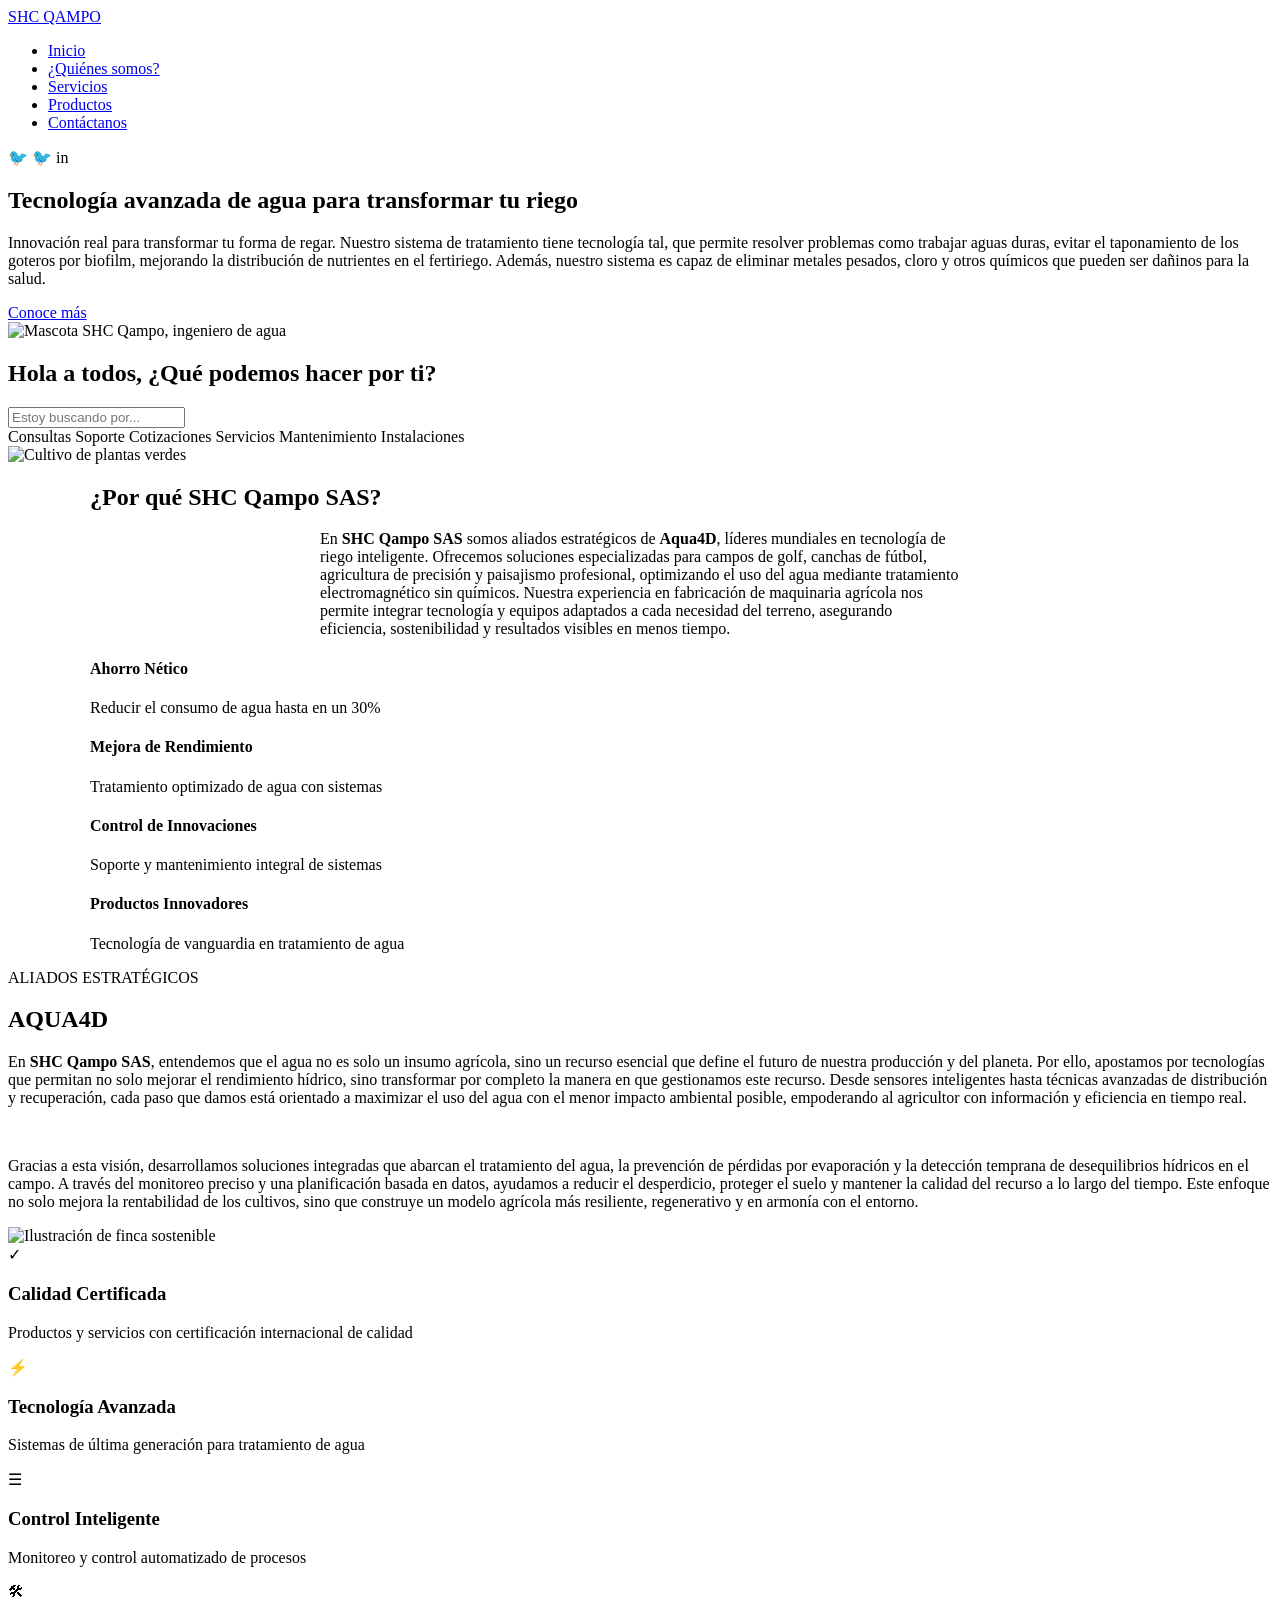
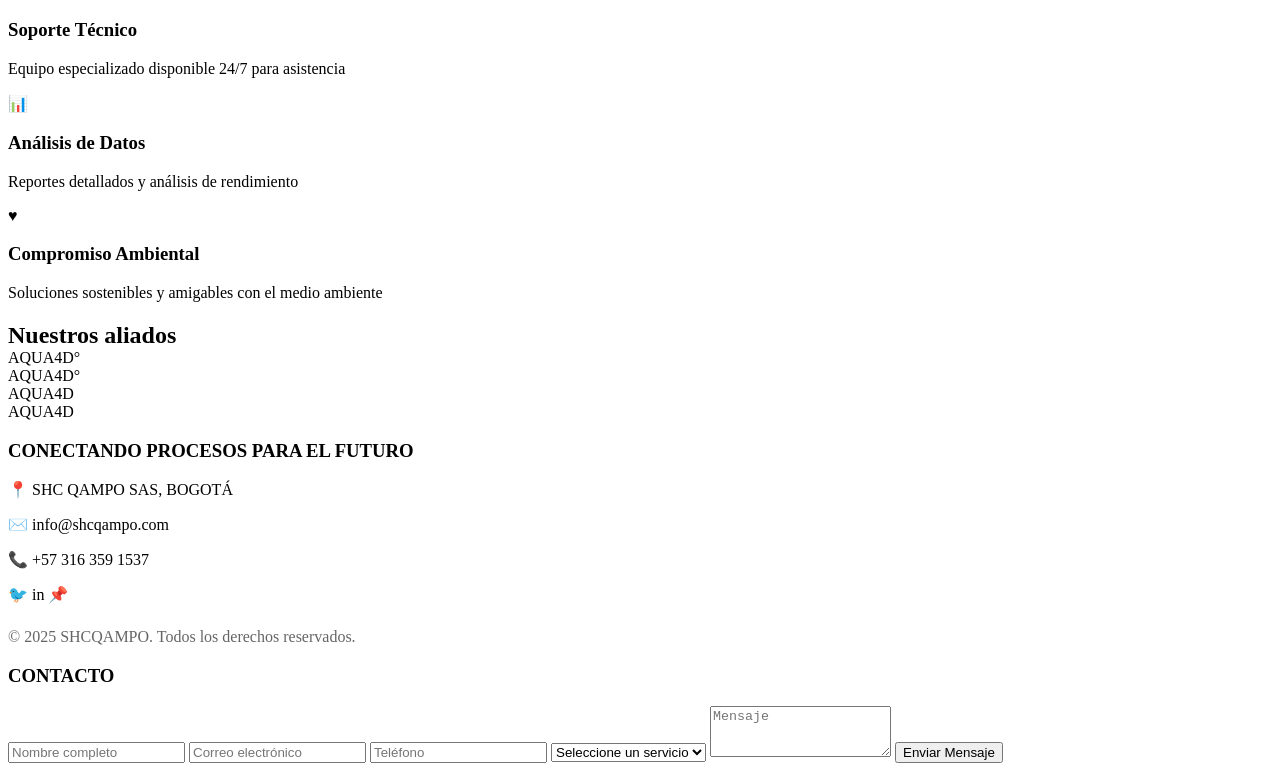
==== commit e0a4a42c: "Agrega todas las paginas y estructura completa del sitio" ====
--- a/index.html
+++ b/index.html
@@ -1,739 +1,133 @@
-
 <!DOCTYPE html>
 <html lang="es">
 <head>
-    <meta charset="UTF-8">
-    <meta name="viewport" content="width=device-width, initial-scale=1.0">
-    <title>Alianza AQUA4D - SHCQAMPO</title>
-    <script src="https://cdn.tailwindcss.com"></script>
-    <link href="https://fonts.googleapis.com/css2?family=Inter:wght@300;400;500;600;700;800&display=swap" rel="stylesheet">
-    <style>
-        body { 
-            font-family: 'Inter', sans-serif; 
-            background-color: #bef8d2;
-        }
-        .hero-bg {
-            background: linear-gradient(135deg, #1878f3 0%, #1878f3 50%, #1878f3 100%);
-        }
-        .text-shadow {
-            text-shadow: 2px 2px 4px rgba(0,0,0,0.1);
-        }
-        .btn-green {
-            background: linear-gradient(135deg, #16a34a 0%, #15803d 100%);
-        }
-        .btn-green:hover {
-            background: linear-gradient(135deg, #15803d 0%, #166534 100%);
-        }
-        .feature-card {
-            transition: all 0.3s ease;
-        }
-        .feature-card:hover {
-            transform: translateY(-5px);
-            box-shadow: 0 20px 25px -5px rgba(0, 0, 0, 0.1), 0 10px 10px -5px rgba(0, 0, 0, 0.04);
-        }
-        .video-container {
-            position: relative;
-            width: 100%;
-            height: 0;
-            padding-bottom: 56.25%;
-            border-radius: 12px;
-            overflow: hidden;
-            background: #f3f4f6;
-        }
-        .video-placeholder {
-            position: absolute;
-            top: 0;
-            left: 0;
-            width: 100%;
-            height: 100%;
-            display: flex;
-            align-items: center;
-            justify-content: center;
-            background: linear-gradient(45deg, #e5e7eb, #d1d5db);
-            cursor: pointer;
-            transition: all 0.3s ease;
-        }
-        .video-placeholder:hover {
-            background: linear-gradient(45deg, #d1d5db, #9ca3af);
-        }
-        .step-number {
-            background: linear-gradient(135deg, #1878f3 0%, #1878f3 100%);
-            color: white;
-            width: 60px;
-            height: 60px;
-            border-radius: 50%;
-            display: flex;
-            align-items: center;
-            justify-content: center;
-            font-size: 24px;
-            font-weight: bold;
-            margin: 0 auto 16px;
-        }
-        .process-arrow {
-            color: #16a34a;
-            font-size: 24px;
-            display: flex;
-            align-items: center;
-            justify-content: center;
-            height: 60px;
-        }
-        @media (max-width: 768px) {
-            .process-arrow {
-                transform: rotate(90deg);
-            }
-        }
-        .partnership-bg {
-            background: linear-gradient(135deg, #ffffff 0%, #f0fdf4 100%);
-        }
-    </style>
+<meta charset="UTF-8">
+<meta name="viewport" content="width=device-width, initial-scale=1.0">
+<title>SHC Qampo - Tecnología Avanzada de Tratamiento del Agua</title>
+<link rel="stylesheet" href="css/style.css">
 </head>
-<body style="background-color: #bef8d2;">
-    <!-- Header -->
-    <header class="bg-white shadow-sm sticky top-0 z-50">
-        <div class="max-w-7xl mx-auto px-4 sm:px-6 lg:px-8">
-            <div class="flex items-center justify-between h-16">
-                <div class="flex items-center">
-                    <img src="https://hatchcanvas.com/_/assets/ab_DiUi8iBJRKYIq1h9SUxfn/keys//S4OL6lgUIm9l-HpkDtPOn" alt="Shcqampo Logo" class="h-10 w-10 rounded-full">
-                    <span class="ml-2 text-xl font-bold text-gray-900">SHC QAMPO</span>
-                </div>
+<body>
 
-                  <!-- Mobile menu button -->
-                <div class="md:hidden">
-                    <button onclick="toggleMobileMenu()" class="text-gray-700 hover:text-green-600 focus:outline-none focus:text-green-600">
-                        <svg class="w-6 h-6" fill="none" stroke="currentColor" viewBox="0 0 24 24">
-                            <path stroke-linecap="round" stroke-linejoin="round" stroke-width="2" d="M4 6h16M4 12h16M4 18h16"></path>
-                        </svg>
-                    </button>
-                </div>
+<header>
+  <a href="index.html" class="logo-wrap"><span class="logo-dot"></span> SHC QAMPO</a>
+  <nav>
+    <ul>
+      <li><a href="index.html" class="active">Inicio</a></li>
+      <li><a href="quienes.html">¿Quiénes somos?</a></li>
+      <li><a href="aqua4d.html">Servicios</a></li>
+      <li><a href="productos.html">Productos</a></li>
+      <li><a href="index.html#contacto">Contáctanos</a></li>
+    </ul>
+  </nav>
+  <div class="social-icons">🐦 🐦 in</div>
+</header>
 
-                <!-- Desktop navigation -->
-                <nav class="hidden md:flex space-x-8">
-                    <a href="index.html" class="text-gray-700 hover:text-green-600 font-medium">Inicio</a>
-                    <a href="quienes.html" class="text-gray-700 hover:text-green-600 font-medium">¿Quiénes somos?</a>
-                    <a href="aqua4d.html" class="text-green-600 font-medium border-b-2 border-green-600">Servicios</a>
-                    <a href="productos.html" class="text-gray-700 hover:text-green-600 font-medium">Productos</a>
-                    <a href="#" class="text-gray-700 hover:text-green-600 font-medium">Contáctanos</a>
-                </nav>
-                <div class="flex items-center space-x-4">
-                    <div class="flex space-x-2">
-                       <a href="#" class="text-green-600 hover:text-green-700">
-                            <svg class="w-5 h-5" fill="currentColor" viewBox="0 0 24 24"><path d="M24 4.557c-.883.392-1.832.656-2.828.775 1.017-.609 1.798-1.574 2.165-2.724-.951.564-2.005.974-3.127 1.195-.897-.957-2.178-1.555-3.594-1.555-3.179 0-5.515 2.966-4.797 6.045-4.091-.205-7.719-2.165-10.148-5.144-1.29 2.213-.669 5.108 1.523 6.574-.806-.026-1.566-.247-2.229-.616-.054 2.281 1.581 4.415 3.949 4.89-.693.188-1.452.232-2.224.084.626 1.956 2.444 3.379 4.6 3.419-2.07 1.623-4.678 2.348-7.29 2.04 2.179 1.397 4.768 2.212 7.548 2.212 9.142 0 14.307-7.721 13.995-14.646.962-.695 1.797-1.562 2.457-2.549z"/></svg>
-                        </a>
-                        <a href="#" class="text-green-600 hover:text-green-700">
-                            <svg class="w-5 h-5" fill="currentColor" viewBox="0 0 24 24"><path d="M22.46 6c-.77.35-1.6.58-2.46.69.88-.53 1.56-1.37 1.88-2.38-.83.5-1.75.85-2.72 1.05C18.37 4.5 17.26 4 16 4c-2.35 0-4.27 1.92-4.27 4.29 0 .34.04.67.11.98C8.28 9.09 5.11 7.38 3 4.79c-.37.63-.58 1.37-.58 2.15 0 1.49.75 2.81 1.91 3.56-.71 0-1.37-.2-1.95-.5v.03c0 2.08 1.48 3.82 3.44 4.21a4.22 4.22 0 0 1-1.93.07 4.28 4.28 0 0 0 4 2.98 8.521 8.521 0 0 1-5.33 1.84c-.34 0-.68-.02-1.02-.06C3.44 20.29 5.7 21 8.12 21 16 21 20.33 14.46 20.33 8.79c0-.19 0-.37-.01-.56.84-.6 1.56-1.36 2.14-2.23z"/></svg>
-                        </a>
-                       <a href="#" class="text-green-600 hover:text-green-700">
-                            <svg class="w-5 h-5" fill="currentColor" viewBox="0 0 24 24"><path d="M19 0h-14c-2.761 0-5 2.239-5 5v14c0 2.761 2.239 5 5 5h14c2.762 0 5-2.239 5-5v-14c0-2.761-2.238-5-5-5zm-11 19h-3v-11h3v11zm-1.5-12.268c-.966 0-1.75-.79-1.75-1.764s.784-1.764 1.75-1.764 1.75.79 1.75 1.764-.783 1.764-1.75 1.764zm13.5 12.268h-3v-5.604c0-3.368-4-3.113-4 0v5.604h-3v-11h3v1.765c1.396-2.586 7-2.777 7 2.476v6.759z"/></svg>
-                        </a>
-                    </div>
-                </div>
-            </div>
-        </div>
-         <!-- Mobile menu -->
-            <div id="mobile-menu" class="md:hidden hidden">
-                <div class="px-2 pt-2 pb-3 space-y-1 bg-white border-t border-gray-200">
-                    <a href="index.html" class="block px-3 py-2 text-gray-700 hover:text-green-600 font-medium">Inicio</a>
-                    <a href="quienes.html" class="block px-3 py-2 text-gray-700 hover:text-green-600 font-medium">¿Quiénes somos?</a>
-                    <a href="aqua4d.html" class="block px-3 py-2 text-green-600 font-medium border-l-4 border-green-600 bg-green-50">Servicios</a>
-                    <a href="productos.html" class="block px-3 py-2 text-gray-700 hover:text-green-600 font-medium">Productos</a>
-                    <a href="#" class="block px-3 py-2 text-gray-700 hover:text-green-600 font-medium">Contáctanos</a>
-                    <div class="flex space-x-4 px-3 py-2">
-                        <a href="#" class="text-green-600 hover:text-green-700">
-                            <svg class="w-5 h-5" fill="currentColor" viewBox="0 0 24 24"><path d="M24 4.557c-.883.392-1.832.656-2.828.775 1.017-.609 1.798-1.574 2.165-2.724-.951.564-2.005.974-3.127 1.195-.897-.957-2.178-1.555-3.594-1.555-3.179 0-5.515 2.966-4.797 6.045-4.091-.205-7.719-2.165-10.148-5.144-1.29 2.213-.669 5.108 1.523 6.574-.806-.026-1.566-.247-2.229-.616-.054 2.281 1.581 4.415 3.949 4.89-.693.188-1.452.232-2.224.084.626 1.956 2.444 3.379 4.6 3.419-2.07 1.623-4.678 2.348-7.29 2.04 2.179 1.397 4.768 2.212 7.548 2.212 9.142 0 14.307-7.721 13.995-14.646.962-.695 1.797-1.562 2.457-2.549z"/></svg>
-                        </a>
-                        <a href="#" class="text-green-600 hover:text-green-700">
-                            <svg class="w-5 h-5" fill="currentColor" viewBox="0 0 24 24"><path d="M22.46 6c-.77.35-1.6.58-2.46.69.88-.53 1.56-1.37 1.88-2.38-.83.5-1.75.85-2.72 1.05C18.37 4.5 17.26 4 16 4c-2.35 0-4.27 1.92-4.27 4.29 0 .34.04.67.11.98C8.28 9.09 5.11 7.38 3 4.79c-.37.63-.58 1.37-.58 2.15 0 1.49.75 2.81 1.91 3.56-.71 0-1.37-.2-1.95-.5v.03c0 2.08 1.48 3.82 3.44 4.21a4.22 4.22 0 0 1-1.93.07 4.28 4.28 0 0 0 4 2.98 8.521 8.521 0 0 1-5.33 1.84c-.34 0-.68-.02-1.02-.06C3.44 20.29 5.7 21 8.12 21 16 21 20.33 14.46 20.33 8.79c0-.19 0-.37-.01-.56.84-.6 1.56-1.36 2.14-2.23z"/></svg>
-                        </a>
-                        <a href="#" class="text-green-600 hover:text-green-700">
-                            <svg class="w-5 h-5" fill="currentColor" viewBox="0 0 24 24"><path d="M19 0h-14c-2.761 0-5 2.239-5 5v14c0 2.761 2.239 5 5 5h14c2.762 0 5-2.239 5-5v-14c0-2.761-2.238-5-5-5zm-11 19h-3v-11h3v11zm-1.5-12.268c-.966 0-1.75-.79-1.75-1.764s.784-1.764 1.75-1.764 1.75.79 1.75 1.764-.783 1.764-1.75 1.764zm13.5 12.268h-3v-5.604c0-3.368-4-3.113-4 0v5.604h-3v-11h3v1.765c1.396-2.586 7-2.777 7 2.476v6.759z"/></svg>
-                        </a>
-                    </div>
-                </div>
-            </div>
-        </div>
-    </header>
+<section class="hero-band">
+  <div class="hero-inner">
+    <div>
+      <h1>Tecnología <span class="accent">avanzada de agua</span> para transformar tu riego</h1>
+      <p>Innovación real para transformar tu forma de regar. Nuestro sistema de tratamiento tiene tecnología tal, que permite resolver problemas como trabajar aguas duras, evitar el taponamiento de los goteros por biofilm, mejorando la distribución de nutrientes en el fertiriego. Además, nuestro sistema es capaz de eliminar metales pesados, cloro y otros químicos que pueden ser dañinos para la salud.</p>
+      <a href="quienes.html" class="btn">Conoce más</a>
+    </div>
+    <div class="hero-img-wrap">
+      <img src="images/mascota.png" alt="Mascota SHC Qampo, ingeniero de agua">
+    </div>
+  </div>
+</section>
 
-    <!-- Hero Section -->
-    <section class="hero-bg py-16">
-        <div class="max-w-7xl mx-auto px-4 sm:px-6 lg:px-8">
-            <div class="text-center">
-                <h1 class="text-4xl lg:text-6xl font-bold text-white-800 mb-6 text-shadow">
-                    SHC QAMPO <span class="text-green-600">×</span> AQUA4D
-                </h1>
-                <h2 class="text-2xl lg:text-3xl font-semibold text-white-700 mb-6">
-                    Alianza Estratégica para el Futuro del Riego
-                </h2>
-                <p class="text-xl text-white-700 mb-8 font-medium max-w-4xl mx-auto leading-relaxed">
-                    Nos enorgullece ser el distribuidor autorizado de la revolucionaria tecnología AQUA4D en Colombia. 
-                    Juntos transformamos la agricultura con sistemas de riego inteligente que ahorran hasta un 30% de agua.
-                </p>
-                <div class="flex flex-col sm:flex-row gap-4 justify-center">
-                    <button onclick="scrollToSection('como-funciona')" class="btn-green text-white py-4 px-8 rounded-lg font-semibold hover:shadow-lg transition-all duration-300">
-                        Descubre Cómo Funciona
-                    </button>
-                    <button onclick="scrollToSection('testimonios')" class="bg-white border-2 border-green-600 text-green-600 py-4 px-8 rounded-lg font-semibold hover:bg-green-600 hover:text-white transition-all duration-300">
-                        Ver Testimonios
-                    </button>
-                </div>
-            </div>
-        </div>
-    </section>
+<section>
+  <h2 class="section-title">Hola a todos, <span class="accent">¿Qué podemos hacer por ti?</span></h2>
+  <div class="two-col">
+    <div>
+      <div class="search-bar"><input type="text" placeholder="Estoy buscando por..."></div>
+      <div class="pills-row">
+        <span class="pill">Consultas</span>
+        <span class="pill">Soporte</span>
+        <span class="pill">Cotizaciones</span>
+        <span class="pill">Servicios</span>
+        <span class="pill">Mantenimiento</span>
+        <span class="pill">Instalaciones</span>
+      </div>
+    </div>
+    <img src="images/plantas-acuaticas.png" alt="Cultivo de plantas verdes">
+  </div>
+</section>
 
-    <!-- Partnership Section -->
-    <section class="partnership-bg py-16">
-        <div class="max-w-7xl mx-auto px-4 sm:px-6 lg:px-8">
-            <div class="grid grid-cols-1 lg:grid-cols-2 gap-12 items-center">
-                <div>
-                    <h2 class="text-3xl lg:text-4xl font-bold text-gray-900 mb-6">
-                        Una Alianza <span class="text-blue-600">Poderosa</span>
-                    </h2>
-                    <p class="text-lg text-gray-700 mb-6 leading-relaxed">
-                        <strong>SHC QAMPO SAS</strong> se ha asociado estratégicamente con <strong>AQUA4D</strong>, empresa suiza reconocida globalmente por su tecnología electromagnética avanzada para el tratamiento del agua. Gracias a esta alianza, hoy ponemos al alcance del sector agrícola colombiano un sistema innovador que optimiza el riego, mejora la calidad del agua y aumenta la eficiencia del cultivo sin químicos ni mantenimiento.
-                    </p>
-                    <div class="space-y-4">
-                        <div class="flex items-start">
-                            <div class="w-6 h-6 bg-blue-500 rounded-full flex items-center justify-center mr-3 mt-1">
-                                <svg class="w-3 h-3 text-white" fill="currentColor" viewBox="0 0 20 20">
-                                    <path fill-rule="evenodd" d="M16.707 5.293a1 1 0 010 1.414l-8 8a1 1 0 01-1.414 0l-4-4a1 1 0 011.414-1.414L8 12.586l7.293-7.293a1 1 0 011.414 0z" clip-rule="evenodd"></path>
-                                </svg>
-                            </div>
-                            <div>
-                                <h3 class="font-semibold text-gray-900">Tecnología Suiza de Vanguardia</h3>
-                                <p class="text-gray-600">Sistemas desarrollados en Suiza con más de 20 años de investigación</p>
-                            </div>
-                        </div>
-                        <div class="flex items-start">
-                            <div class="w-6 h-6 bg-blue-500 rounded-full flex items-center justify-center mr-3 mt-1">
-                                <svg class="w-3 h-3 text-white" fill="currentColor" viewBox="0 0 20 20">
-                                    <path fill-rule="evenodd" d="M16.707 5.293a1 1 0 010 1.414l-8 8a1 1 0 01-1.414 0l-4-4a1 1 0 011.414-1.414L8 12.586l7.293-7.293a1 1 0 011.414 0z" clip-rule="evenodd"></path>
-                                </svg>
-                            </div>
-                            <div>
-                                <h3 class="font-semibold text-gray-900">Soporte Local Especializado</h3>
-                                <p class="text-gray-600">Instalación, mantenimiento y soporte técnico en Colombia</p>
-                            </div>
-                        </div>
-                        <div class="flex items-start">
-                            <div class="w-6 h-6 bg-blue-500 rounded-full flex items-center justify-center mr-3 mt-1">
-                                <svg class="w-3 h-3 text-white" fill="currentColor" viewBox="0 0 20 20">
-                                    <path fill-rule="evenodd" d="M16.707 5.293a1 1 0 010 1.414l-8 8a1 1 0 01-1.414 0l-4-4a1 1 0 011.414-1.414L8 12.586l7.293-7.293a1 1 0 011.414 0z" clip-rule="evenodd"></path>
-                                </svg>
-                            </div>
-                            <div>
-                                <h3 class="font-semibold text-gray-900">Garantía de Resultados</h3>
-                                <p class="text-gray-600">Respaldamos la eficacia de nuestros sistemas con garantías sólidas</p>
-                            </div>
-                        </div>
-                    </div>
-                </div>
-                <div class="text-center">
-                    <img src="logoaquaazul.jpg" 
-                         alt="Alianza SHCQAMPO y AQUA4D" 
-                         class="w-full max-w-md mx-auto rounded-2xl shadow-lg">
-                    <div class="mt-6 flex justify-center space-x-8">
-                        <div class="text-center">
-                            <div class="text-3xl font-bold text-blue-600">20+</div>
-                            <div class="text-sm text-gray-600">Años de experiencia AQUA4D</div>
-                        </div>
-                        <div class="text-center">
-                            <div class="text-3xl font-bold text-blue-600">5000+</div>
-                            <div class="text-sm text-gray-600">Instalaciones mundiales</div>
-                        </div>
-                        <div class="text-center">
-                            <div class="text-3xl font-bold text-blue-600">30%</div>
-                            <div class="text-sm text-gray-600">Hasta un ahorro de agua promedio</div>
-                        </div>
-                    </div>
-                </div>
-            </div>
-        </div>
-    </section>
+<section class="section-band menta">
+  <div style="max-width:1100px;margin:0 auto;">
+    <h2 class="section-title">¿Por qué <span class="accent">SHC Qampo</span> SAS?</h2>
+    <p style="max-width:80ch;margin:0 auto;">En <strong>SHC Qampo SAS</strong> somos aliados estratégicos de <strong>Aqua4D</strong>, líderes mundiales en tecnología de riego inteligente. Ofrecemos soluciones especializadas para campos de golf, canchas de fútbol, agricultura de precisión y paisajismo profesional, optimizando el uso del agua mediante tratamiento electromagnético sin químicos. Nuestra experiencia en fabricación de maquinaria agrícola nos permite integrar tecnología y equipos adaptados a cada necesidad del terreno, asegurando eficiencia, sostenibilidad y resultados visibles en menos tiempo.</p>
+    <div class="stat-boxes">
+      <div class="stat-box"><h4>Ahorro Nético</h4><p>Reducir el consumo de agua hasta en un 30%</p></div>
+      <div class="stat-box"><h4>Mejora de Rendimiento</h4><p>Tratamiento optimizado de agua con sistemas</p></div>
+      <div class="stat-box"><h4>Control de Innovaciones</h4><p>Soporte y mantenimiento integral de sistemas</p></div>
+      <div class="stat-box"><h4>Productos Innovadores</h4><p>Tecnología de vanguardia en tratamiento de agua</p></div>
+    </div>
+  </div>
+</section>
 
-    <!-- How It Works Section -->
-    <section id="como-funciona" class="bg-white py-16">
-        <div class="max-w-7xl mx-auto px-4 sm:px-6 lg:px-8">
-            <div class="text-center mb-12">
-                <h2 class="text-4xl font-bold text-gray-900 mb-4">¿Cómo Funciona <span class="text-blue-600">AQUA4D</span>?</h2>
-                <div class="w-24 h-1 bg-blue-600 mx-auto mb-6"></div>
-                <p class="text-lg text-gray-700 max-w-3xl mx-auto">
-                    La tecnología electromagnética de <strong>AQUA4D</strong> actúa sobre el agua de riego para modificar su comportamiento físico sin añadir ningún químico, obteniendo cultivos más saludables, eficientes y resistentes. Este proceso permite un mejor manejo de sales, mejora la estructura del suelo y optimiza la absorción de nutrientes, logrando ahorros de hasta un 30 % en el uso de agua.
+<div class="aliados-band">ALIADOS ESTRATÉGICOS</div>
 
-Con más de 20 años de investigación, <strong>AQUA4D</strong> se basa en tres etapas clave:
-                </p>
-            </div>
+<section>
+  <div class="two-col">
+    <div>
+      <h2 class="section-title" style="text-align:left;">AQUA4D</h2>
+      <p>En <strong>SHC Qampo SAS</strong>, entendemos que el agua no es solo un insumo agrícola, sino un recurso esencial que define el futuro de nuestra producción y del planeta. Por ello, apostamos por tecnologías que permitan no solo mejorar el rendimiento hídrico, sino transformar por completo la manera en que gestionamos este recurso. Desde sensores inteligentes hasta técnicas avanzadas de distribución y recuperación, cada paso que damos está orientado a maximizar el uso del agua con el menor impacto ambiental posible, empoderando al agricultor con información y eficiencia en tiempo real.</p>
+      <br>
+      <p>Gracias a esta visión, desarrollamos soluciones integradas que abarcan el tratamiento del agua, la prevención de pérdidas por evaporación y la detección temprana de desequilibrios hídricos en el campo. A través del monitoreo preciso y una planificación basada en datos, ayudamos a reducir el desperdicio, proteger el suelo y mantener la calidad del recurso a lo largo del tiempo. Este enfoque no solo mejora la rentabilidad de los cultivos, sino que construye un modelo agrícola más resiliente, regenerativo y en armonía con el entorno.</p>
+    </div>
+    <img src="images/finca-ilustracion.png" alt="Ilustración de finca sostenible">
+  </div>
+</section>
 
-            <!-- Process Steps -->
-            <div class="grid grid-cols-1 md:grid-cols-3 gap-8 mb-12">
-                <!-- Step 1 -->
-                <div class="text-center">
-                    <div class="step-number">1</div>
-                    <h3 class="text-xl font-bold text-gray-900 mb-3">Tratamiento Electromagnético</h3>
-                    <p class="text-gray-600 leading-relaxed">
-El agua pasa por nuestro sistema que aplica campos electromagnéticos específicos, modificando su estructura molecular para mejorar la hidratación y disminuir los efectos negativos de sales acumuladas en el suelo.                    </p>
-                </div>
-                
-                <div class="process-arrow hidden md:flex">→</div>
-                
-                <!-- Step 2 -->
-                <div class="text-center">
-                    <div class="step-number">2</div>
-                    <h3 class="text-xl font-bold text-gray-900 mb-3">Mejor Absorción</h3>
-                    <p class="text-gray-600 leading-relaxed">
-El agua tratada penetra más eficientemente en el suelo y las raíces, facilitando la disolución de sales y aumentando la absorción de nutrientes por parte del cultivo.
+<section>
+  <div class="features-grid">
+    <div class="icon-card"><div class="icon-badge badge-green">✓</div><h3>Calidad Certificada</h3><p>Productos y servicios con certificación internacional de calidad</p></div>
+    <div class="icon-card"><div class="icon-badge badge-blue">⚡</div><h3>Tecnología Avanzada</h3><p>Sistemas de última generación para tratamiento de agua</p></div>
+    <div class="icon-card"><div class="icon-badge badge-teal">☰</div><h3>Control Inteligente</h3><p>Monitoreo y control automatizado de procesos</p></div>
+    <div class="icon-card"><div class="icon-badge badge-orange">🛠</div><h3>Soporte Técnico</h3><p>Equipo especializado disponible 24/7 para asistencia</p></div>
+    <div class="icon-card"><div class="icon-badge badge-purple">📊</div><h3>Análisis de Datos</h3><p>Reportes detallados y análisis de rendimiento</p></div>
+    <div class="icon-card"><div class="icon-badge badge-pink">♥</div><h3>Compromiso Ambiental</h3><p>Soluciones sostenibles y amigables con el medio ambiente</p></div>
+  </div>
+</section>
 
-                    </p>
-                </div>
-                
-                <div class="process-arrow hidden md:flex">→</div>
-                
-                <!-- Step 3 -->
-                <div class="text-center">
-                    <div class="step-number">3</div>
-                    <h3 class="text-xl font-bold text-gray-900 mb-3">Resultados Superiores</h3>
-                    <p class="text-gray-600 leading-relaxed">
-                        Se obtienen cultivos más vigorosos, mayor rendimiento, menor necesidad de fertilizantes y una significativa reducción del consumo de agua, incluso en suelos salinizados o con alta conductividad eléctrica.
-                    </p>
-                </div>
-            </div>
+<section>
+  <h2 class="section-title" style="margin-bottom:0;">Nuestros aliados</h2>
+  <div class="logo-carousel">
+    <div class="logo-slide dark">AQUA<span class="accent">4D</span>°</div>
+    <div class="logo-slide dark">AQUA<span class="accent">4D</span>°</div>
+    <div class="logo-slide light">AQUA4D</div>
+    <div class="logo-slide light">AQUA4D</div>
+  </div>
+  <div class="carousel-dots"><span class="active"></span><span></span><span></span><span></span><span></span><span></span></div>
+</section>
 
-            <!-- Technical Explanation -->
-            <div class="bg-green-50 rounded-2xl p-8">
-                <div class="grid grid-cols-1 lg:grid-cols-2 gap-8 items-center">
-                    <div>
-                        <h3 class="text-2xl font-bold text-gray-900 mb-4">Ciencia Detrás de la Tecnología</h3>
-                        <div class="space-y-4">
-                            <div class="flex items-start">
-                                <div class="w-2 h-2 bg-blue-500 rounded-full mt-2 mr-3"></div>
-                                <p class="text-gray-700"><strong>Sin químicos:</strong> El proceso es 100% físico, no altera la composición química del agua</p>
-                            </div>
-                            <div class="flex items-start">
-                                <div class="w-2 h-2 bg-blue-500 rounded-full mt-2 mr-3"></div>
-                                <p class="text-gray-700"><strong>Efecto duradero:</strong> Los beneficios permanecen en el agua por varios días</p>
-                            </div>
-                            <div class="flex items-start">
-                                <div class="w-2 h-2 bg-blue-500 rounded-full mt-2 mr-3"></div>
-                                <p class="text-gray-700"><strong>Bajo mantenimiento:</strong> Sistema robusto que requiere mínimo mantenimiento</p>
-                            </div>
-                            <div class="flex items-start">
-                                <div class="w-2 h-2 bg-blue-500 rounded-full mt-2 mr-3"></div>
-                                <p class="text-gray-700"><strong>Instalación simple:</strong> Se integra fácilmente a sistemas de riego existentes</p>
-                            </div>
-                        </div>
-                    </div>
-                    <div class="text-center">
-                         <iframe 
-                        class="w-96 h-72 rounded-lg shadow-lg"
-                        src="https://www.youtube.com/embed/hZqqsXthuEY?autoplay=1&mute=1&loop=1&playlist=hZqqsXthuEY&controls=1&showinfo=0&rel=0&modestbranding=1"
-                        frameborder="0" 
-                        allow="accelerometer; autoplay; clipboard-write; encrypted-media; gyroscope; picture-in-picture" 
-                        allowfullscreen>
-                    </iframe>
-                </div>
-            </div>
-        </div>
-    </section>
+<footer class="section-band footer-dark" id="contacto">
+  <div class="footer-inner">
+    <div class="footer-left">
+      <h3>CONECTANDO PROCESOS PARA EL FUTURO</h3>
+      <p>📍 SHC QAMPO SAS, BOGOTÁ</p>
+      <p>✉️ info@shcqampo.com</p>
+      <p>📞 +57 316 359 1537</p>
+      <div class="footer-social">🐦 in 📌</div>
+      <p style="margin-top:1.5rem; opacity:0.6;">© 2025 SHCQAMPO. Todos los derechos reservados.</p>
+    </div>
+    <form class="contact-form">
+      <h3>CONTACTO</h3>
+      <input type="text" placeholder="Nombre completo" required>
+      <input type="email" placeholder="Correo electrónico" required>
+      <input type="tel" placeholder="Teléfono">
+      <select>
+        <option>Seleccione un servicio</option>
+        <option>Consulta</option>
+        <option>Cotización</option>
+        <option>Soporte</option>
+      </select>
+      <textarea placeholder="Mensaje" rows="3"></textarea>
+      <button type="submit">Enviar Mensaje</button>
+    </form>
+  </div>
+</footer>
 
-    <!-- Benefits Section -->
-    <section class="py-16" style="background-color: #1878f3;">
-        <div class="max-w-7xl mx-auto px-4 sm:px-6 lg:px-8">
-            <div class="text-center mb-12">
-                <h2 class="text-4xl font-bold text-white-800 mb-4">Beneficios Comprobados</h2>
-                <p class="text-xl text-black-700 max-w-3xl mx-auto">
-                    Miles de agricultores en todo el mundo han experimentado mejoras significativas con AQUA4D
-                </p>
-            </div>
-            
-            <div class="grid grid-cols-1 md:grid-cols-2 lg:grid-cols-4 gap-6">
-                <div class="feature-card bg-white rounded-xl p-6 text-center shadow-lg">
-                    <div class="w-16 h-16 bg-blue-100 rounded-full flex items-center justify-center mx-auto mb-4">
-                        <svg class="w-8 h-8 text-blue-600" fill="currentColor" viewBox="0 0 24 24">
-                            <path d="M12 2l3.09 6.26L22 9.27l-5 4.87 1.18 6.88L12 17.77l-6.18 3.25L7 14.14 2 9.27l6.91-1.01L12 2z"/>
-                        </svg>
-                    </div>
-                    <h3 class="text-xl font-bold text-gray-900 mb-2">Ahorro de Agua</h3>
-                    <p class="text-3xl font-bold text-blue-600 mb-2">Hasta el 30%</p>
-                    <p class="text-gray-600">Reducción promedio en el consumo de agua de riego</p>
-                </div>
-
-                <div class="feature-card bg-white rounded-xl p-6 text-center shadow-lg">
-                    <div class="w-16 h-16 bg-green-100 rounded-full flex items-center justify-center mx-auto mb-4">
-                        <svg class="w-8 h-8 text-green-600" fill="currentColor" viewBox="0 0 24 24">
-                            <path d="M12 2l3.09 6.26L22 9.27l-5 4.87 1.18 6.88L12 17.77l-6.18 3.25L7 14.14 2 9.27l6.91-1.01L12 2z"/>
-                        </svg>
-                    </div>
-                    <h3 class="text-xl font-bold text-gray-900 mb-2">Mayor Rendimiento</h3>
-                    <p class="text-3xl font-bold text-green-600 mb-2">Hasta el 20%</p>
-                    <p class="text-gray-600">Incremento promedio en la productividad de cultivos</p>
-                </div>
-
-                <div class="feature-card bg-white rounded-xl p-6 text-center shadow-lg">
-                    <div class="w-16 h-16 bg-purple-100 rounded-full flex items-center justify-center mx-auto mb-4">
-                        <svg class="w-8 h-8 text-purple-600" fill="currentColor" viewBox="0 0 24 24">
-                            <path d="M12 2l3.09 6.26L22 9.27l-5 4.87 1.18 6.88L12 17.77l-6.18 3.25L7 14.14 2 9.27l6.91-1.01L12 2z"/>
-                        </svg>
-                    </div>
-                    <h3 class="text-xl font-bold text-gray-900 mb-2">Menos Fertilizantes</h3>
-                    <p class="text-3xl font-bold text-purple-600 mb-2">Hasta el 15%</p>
-                    <p class="text-gray-600">Reducción en el uso de fertilizantes químicos</p>
-                </div>
-
-                <div class="feature-card bg-white rounded-xl p-6 text-center shadow-lg">
-                    <div class="w-16 h-16 bg-orange-100 rounded-full flex items-center justify-center mx-auto mb-4">
-                        <svg class="w-8 h-8 text-orange-600" fill="currentColor" viewBox="0 0 24 24">
-                            <path d="M12 2l3.09 6.26L22 9.27l-5 4.87 1.18 6.88L12 17.77l-6.18 3.25L7 14.14 2 9.27l6.91-1.01L12 2z"/>
-                        </svg>
-                    </div>
-                    <h3 class="text-xl font-bold text-gray-900 mb-2">ROI Rápido</h3>
-                    <p class="text-3xl font-bold text-orange-600 mb-2">2-3</p>
-                    <p class="text-gray-600">Años promedio de retorno de inversión</p>
-                </div>
-            </div>
-        </div>
-    </section>
-
-    <!-- Testimonials Section -->
-    <section id="testimonios" class="bg-white py-16">
-        <div class="max-w-7xl mx-auto px-4 sm:px-6 lg:px-8">
-            <div class="text-center mb-12">
-                <h2 class="text-4xl font-bold text-gray-900 mb-4">Testimonios de <span class="text-blue-600">Clientes AQUA 4D</span></h2>
-                <div class="w-24 h-1 bg-green-600 mx-auto mb-6"></div>
-                <p class="text-lg text-gray-700 max-w-3xl mx-auto">
-                    Escucha las experiencias reales de agricultores que han transformado sus operaciones con AQUA4D
-                </p>
-            </div>
-
-            <div class="grid grid-cols-1 md:grid-cols-2 lg:grid-cols-3 gap-8">
-                <!-- Testimonio 1 -->
-                <div class="bg-white rounded-xl shadow-lg overflow-hidden">
-                    <div class="video-container">
-                        <iframe width="100%" height="100%" 
-                                src="https://www.youtube.com/embed/2JCPoVBuYrA" 
-                                frameborder="0" allowfullscreen 
-                                style="position: absolute; top: 0; left: 0; border-radius: 12px;">
-                        </iframe>
-                    </div>
-                    <div class="p-6">
-                        <h3 class="text-xl font-bold text-gray-900 mb-2">Natanael</h3>
-                        <p class="text-green-600 font-medium mb-3">Top Planet</p>
-                        <div class="mt-4 flex items-center">
-                            <div class="flex text-yellow-400">
-                                ★★★★★
-                            </div>
-                            <span class="ml-2 text-sm text-gray-500">5.0 estrellas</span>
-                        </div>
-                    </div>
-                </div>
-
-                <!-- Testimonio 2 -->
-                <div class="bg-white rounded-xl shadow-lg overflow-hidden">
-                    <div class="video-container">
-                        <iframe width="100%" height="100%" 
-                                src="https://www.youtube.com/embed/iMaC1QCeHgI" 
-                                frameborder="0" allowfullscreen 
-                                style="position: absolute; top: 0; left: 0; border-radius: 12px;">
-                        </iframe>
-                    </div>
-                    <div class="p-6">
-                        <h3 class="text-xl font-bold text-gray-900 mb-2">Armando Malul</h3>
-                        <p class="text-green-600 font-medium mb-3">Cultivadora de mangos - Brazil</p>
-                        <div class="mt-4 flex items-center">
-                            <div class="flex text-yellow-400">
-                                ★★★★★
-                            </div>
-                            <span class="ml-2 text-sm text-gray-500">5.0 estrellas</span>
-                        </div>
-                    </div>
-                </div>
-
-                <!-- Testimonio 3 -->
-                <div class="bg-white rounded-xl shadow-lg overflow-hidden">
-                    <div class="video-container">
-                        <iframe width="100%" height="100%" 
-                                src="https://www.youtube.com/embed/cci2LrN2kLQ" 
-                                frameborder="0" allowfullscreen 
-                                style="position: absolute; top: 0; left: 0; border-radius: 12px;">
-                        </iframe>
-                    </div>
-                    <div class="p-6">
-                        <h3 class="text-xl font-bold text-gray-900 mb-2">Wouter Uitentuis</h3>
-                        <p class="text-green-600 font-medium mb-3">Jefe de cesped - AZ ALKMAAR</p>
-                        <div class="mt-4 flex items-center">
-                            <div class="flex text-yellow-400">
-                                ★★★★★
-                            </div>
-                            <span class="ml-2 text-sm text-gray-500">5.0 estrellas</span>
-                        </div>
-                    </div>
-                </div>
-            </div>
-
-            <!-- Additional testimonials row -->
-            <div class="grid grid-cols-1 md:grid-cols-2 gap-8 mt-8">
-                <!-- Testimonio 4 -->
-                <div class="bg-white rounded-xl shadow-lg overflow-hidden">
-                    <div class="video-container">
-                        <iframe width="100%" height="100%" 
-                                src="https://www.youtube.com/embed/NVxvpkxZgBk" 
-                                frameborder="0" allowfullscreen 
-                                style="position: absolute; top: 0; left: 0; border-radius: 12px;">
-                        </iframe>
-                    </div>
-                    <div class="p-6">
-                        <h3 class="text-xl font-bold text-gray-900 mb-2">Los efectos de AQUA4D</h3>
-                        <p class="text-green-600 font-medium mb-3">
-Los efectos de AQUA4D® en los árboles de frutos secos</p>
-                    
-                    </div>
-                </div>
-
-                <!-- Testimonio 5 -->
-                <div class="bg-white rounded-xl shadow-lg overflow-hidden">
-                    <div class="video-container">
-                        <iframe width="100%" height="100%" 
-                                src="https://www.youtube.com/embed/iywbgG-hMSk" 
-                                frameborder="0" allowfullscreen 
-                                style="position: absolute; top: 0; left: 0; border-radius: 12px;">
-                        </iframe>
-                    </div>
-                    <div class="p-6">
-                        <h3 class="text-xl font-bold text-gray-900 mb-2">Aguas antofagasta</h3>
-                        <p class="text-green-600 font-medium mb-3">Eficiencia hidrica en el norte de chile</p>
-                     
-                    
-                    </div>
-                </div>
-            </div>
-        </div>
-    </section>
-
-
-    <!-- Services Section -->
-    <section class="py-16" style="background-color: #1878f3;">
-        <div class="max-w-7xl mx-auto px-4 sm:px-6 lg:px-8">
-            <div class="text-center mb-12">
-                <h2 class="text-4xl font-bold text-white-800 mb-4">Nuestros <span class="text-black-600">Servicios</span></h2>
-                <p class="text-xl text-black-700 max-w-3xl mx-auto">
-                    SHC QAMPO SAS ofrece servicios integrales para garantizar el éxito de tu implementación AQUA4D
-                </p>
-            </div>
-            
-            <div class="grid grid-cols-1 md:grid-cols-2 lg:grid-cols-3 gap-8">
-                <div class="feature-card bg-white rounded-xl p-6 shadow-lg">
-                    <div class="w-16 h-16 bg-blue-100 rounded-full flex items-center justify-center mx-auto mb-4">
-                        <svg class="w-8 h-8 text-blue-600" fill="currentColor" viewBox="0 0 24 24">
-                            <path d="M12 2l3.09 6.26L22 9.27l-5 4.87 1.18 6.88L12 17.77l-6.18 3.25L7 14.14 2 9.27l6.91-1.01L12 2z"/>
-                        </svg>
-                    </div>
-                    <h3 class="text-xl font-bold text-gray-900 mb-3 text-center">Consultoría Técnica</h3>
-                    <p class="text-gray-600 text-center leading-relaxed">
-                        Evaluamos tus necesidades específicas y diseñamos la solución AQUA4D perfecta para tu operación agrícola.
-                    </p>
-                </div>
-
-                <div class="feature-card bg-white rounded-xl p-6 shadow-lg">
-                    <div class="w-16 h-16 bg-green-100 rounded-full flex items-center justify-center mx-auto mb-4">
-                        <svg class="w-8 h-8 text-green-600" fill="currentColor" viewBox="0 0 24 24">
-                            <path d="M12 2l3.09 6.26L22 9.27l-5 4.87 1.18 6.88L12 17.77l-6.18 3.25L7 14.14 2 9.27l6.91-1.01L12 2z"/>
-                        </svg>
-                    </div>
-                    <h3 class="text-xl font-bold text-gray-900 mb-3 text-center">Instalación Profesional</h3>
-                    <p class="text-gray-600 text-center leading-relaxed">
-                        Nuestro equipo técnico certificado instala y configura tu sistema AQUA4D con precisión y eficiencia.
-                    </p>
-                </div>
-
-                <div class="feature-card bg-white rounded-xl p-6 shadow-lg">
-                    <div class="w-16 h-16 bg-purple-100 rounded-full flex items-center justify-center mx-auto mb-4">
-                        <svg class="w-8 h-8 text-purple-600" fill="currentColor" viewBox="0 0 24 24">
-                            <path d="M12 2l3.09 6.26L22 9.27l-5 4.87 1.18 6.88L12 17.77l-6.18 3.25L7 14.14 2 9.27l6.91-1.01L12 2z"/>
-                        </svg>
-                    </div>
-                    <h3 class="text-xl font-bold text-gray-900 mb-3 text-center">Soporte Continuo</h3>
-                    <p class="text-gray-600 text-center leading-relaxed">
-                        Brindamos mantenimiento preventivo, soporte técnico 24/7 y actualizaciones para optimizar tu sistema.
-                    </p>
-                </div>
-
-                <div class="feature-card bg-white rounded-xl p-6 shadow-lg">
-                    <div class="w-16 h-16 bg-orange-100 rounded-full flex items-center justify-center mx-auto mb-4">
-                        <svg class="w-8 h-8 text-orange-600" fill="currentColor" viewBox="0 0 24 24">
-                            <path d="M12 2l3.09 6.26L22 9.27l-5 4.87 1.18 6.88L12 17.77l-6.18 3.25L7 14.14 2 9.27l6.91-1.01L12 2z"/>
-                        </svg>
-                    </div>
-                    <h3 class="text-xl font-bold text-gray-900 mb-3 text-center">Capacitación</h3>
-                    <p class="text-gray-600 text-center leading-relaxed">
-                        Entrenamos a tu equipo para que aprovechen al máximo las capacidades del sistema AQUA4D.
-                    </p>
-                </div>
-
-                <div class="feature-card bg-white rounded-xl p-6 shadow-lg">
-                    <div class="w-16 h-16 bg-red-100 rounded-full flex items-center justify-center mx-auto mb-4">
-                        <svg class="w-8 h-8 text-red-600" fill="currentColor" viewBox="0 0 24 24">
-                            <path d="M12 2l3.09 6.26L22 9.27l-5 4.87 1.18 6.88L12 17.77l-6.18 3.25L7 14.14 2 9.27l6.91-1.01L12 2z"/>
-                        </svg>
-                    </div>
-                    <h3 class="text-xl font-bold text-gray-900 mb-3 text-center">Optimización del Riego</h3>
-                    <p class="text-gray-600 text-center leading-relaxed">
-                      Analizamos el comportamiento del agua en tu sistema y ajustamos parámetros clave para mejorar la eficiencia hídrica y el rendimiento del cultivo.
-                    </p>
-                </div>
-
-                <div class="feature-card bg-white rounded-xl p-6 shadow-lg">
-                    <div class="w-16 h-16 bg-teal-100 rounded-full flex items-center justify-center mx-auto mb-4">
-                        <svg class="w-8 h-8 text-teal-600" fill="currentColor" viewBox="0 0 24 24">
-                            <path d="M12 2l3.09 6.26L22 9.27l-5 4.87 1.18 6.88L12 17.77l-6.18 3.25L7 14.14 2 9.27l6.91-1.01L12 2z"/>
-                        </svg>
-                    </div>
-                    <h3 class="text-xl font-bold text-gray-900 mb-3 text-center">Monitoreo y Análisis</h3>
-                    <p class="text-gray-600 text-center leading-relaxed">
-                        Seguimos el rendimiento de tu sistema y proporcionamos informes detallados para optimizar resultados.
-                    </p>
-                </div>
-            </div>
-        </div>
-    </section>
-
-    <!-- CTA Section -->
-    <section class="bg-white py-16">
-        <div class="max-w-4xl mx-auto px-4 sm:px-6 lg:px-8 text-center">
-            <h2 class="text-3xl lg:text-4xl font-bold text-gray-900 mb-6">
-                ¿Listo para Transformar tu <span class="text-green-600">campo</span>?
-            </h2>
-            <p class="text-xl text-gray-700 mb-8 leading-relaxed">
-                Únete a los miles de agricultores que ya están ahorrando agua, aumentando rendimientos y mejorando sus cultivos con la tecnología AQUA4D de SHC QAMPO SAS.
-            </p>
-            <div class="flex flex-col sm:flex-row gap-4 justify-center">
-                <button onclick="contactarEspecialista()" class="btn-green text-white py-4 px-8 rounded-lg font-semibold hover:shadow-lg transition-all duration-300">
-                    Solicitar Evaluación Gratuita
-                </button>
-                
-            </div>
-            <p class="text-sm text-gray-500 mt-4">
-                * Evaluación técnica sin compromiso • Consulta gratuita •
-            </p>
-        </div>
-    </section>
-
-    <!-- Footer -->
-    <footer class="bg-gray-800 text-white py-12">
-        <div class="max-w-7xl mx-auto px-4 sm:px-6 lg:px-8">
-            <div class="grid grid-cols-1 md:grid-cols-4 gap-8">
-                <div>
-                    <div class="flex items-center mb-4">
-                        <img src="https://hatchcanvas.com/_/assets/ab_DiUi8iBJRKYIq1h9SUxfn/keys//S4OL6lgUIm9l-HpkDtPOn" alt="Shcqampo Logo" class="h-8 w-8 rounded-full mr-2">
-                        <span class="text-xl font-bold text-green-400">SHC QAMPO SAS</span>
-                    </div>
-                    <p class="text-gray-300 mb-4">
-                        Distribuidor autorizado de AQUA4D en Colombia. Transformando la agricultura con tecnología electromagnética.
-                    </p>
-                    <div class="flex space-x-4">
-                        <a href="#" class="text-green-400 hover:text-green-300">
-                            <svg class="w-5 h-5" fill="currentColor" viewBox="0 0 24 24"><path d="M24 4.557c-.883.392-1.832.656-2.828.775 1.017-.609 1.798-1.574 2.165-2.724-.951.564-2.005.974-3.127 1.195-.897-.957-2.178-1.555-3.594-1.555-3.179 0-5.515 2.966-4.797 6.045-4.091-.205-7.719-2.165-10.148-5.144-1.29 2.213-.669 5.108 1.523 6.574-.806-.026-1.566-.247-2.229-.616-.054 2.281 1.581 4.415 3.949 4.89-.693.188-1.452.232-2.224.084.626 1.956 2.444 3.379 4.6 3.419-2.07 1.623-4.678 2.348-7.29 2.04 2.179 1.397 4.768 2.212 7.548 2.212 9.142 0 14.307-7.721 13.995-14.646.962-.695 1.797-1.562 2.457-2.549z"/></svg>
-                        </a>
-                        <a href="#" class="text-green-400 hover:text-green-300">
-                            <svg class="w-5 h-5" fill="currentColor" viewBox="0 0 24 24"><path d="M19 0h-14c-2.761 0-5 2.239-5 5v14c0 2.761 2.239 5 5 5h14c2.762 0 5-2.239 5-5v-14c0-2.761-2.238-5-5-5zm-11 19h-3v-11h3v11zm-1.5-12.268c-.966 0-1.75-.79-1.75-1.764s.784-1.764 1.75-1.764 1.75.79 1.75 1.764-.783 1.764-1.75 1.764zm13.5 12.268h-3v-5.604c0-3.368-4-3.113-4 0v5.604h-3v-11h3v1.765c1.396-2.586 7-2.777 7 2.476v6.759z"/></svg>
-                        </a>
-                        <a href="#" class="text-green-400 hover:text-green-300">
-                            <svg class="w-5 h-5" fill="currentColor" viewBox="0 0 24 24"><path d="M12.017 0C5.396 0 .029 5.367.029 11.987c0 5.079 3.158 9.417 7.618 11.174-.105-.949-.199-2.403.041-3.439.219-.937 1.406-5.957 1.406-5.957s-.359-.72-.359-1.781c0-1.663.967-2.911 2.168-2.911 1.024 0 1.518.769 1.518 1.688 0 1.029-.653 2.567-.992 3.992-.285 1.193.6 2.165 1.775 2.165 2.128 0 3.768-2.245 3.768-5.487 0-2.861-2.063-4.869-5.008-4.869-3.41 0-5.409 2.562-5.409 5.199 0 1.033.394 2.143.889 2.741.099.120.112.225.085.347-.09.375-.293 1.199-.334 1.363-.053.225-.172.271-.402.162-1.499-.699-2.436-2.888-2.436-4.649 0-3.785 2.75-7.262 7.929-7.262 4.163 0 7.398 2.967 7.398 6.931 0 4.136-2.607 7.464-6.227 7.464-1.216 0-2.357-.631-2.75-1.378l-.748 2.853c-.271 1.043-1.002 2.35-1.492 3.146C9.57 23.812 10.763 24.009 12.017 24.009c6.624 0 11.99-5.367 11.99-11.988C24.007 5.367 18.641.001.012.001z"/></svg>
-                        </a>
-                    </div>
-                </div>
-                <div>
-                    <h3 class="text-lg font-semibold text-green-400 mb-4">AQUA4D</h3>
-                    <div class="space-y-2">
-                        <a href="aqua4d.html" class="block text-gray-300 hover:text-green-400 transition-colors">¿Cómo Funciona?</a>
-                        <a href="aqua4d.html" class="block text-gray-300 hover:text-green-400 transition-colors">Beneficios</a>
-                        <a href="aqua4d.html" class="block text-gray-300 hover:text-green-400 transition-colors">Casos de Éxito</a>
-                        <a href="aqua4d.html" class="block text-gray-300 hover:text-green-400 transition-colors">Solicitar Demo</a>
-                    </div>
-                </div>
-                <div>
-                    <h3 class="text-lg font-semibold text-green-400 mb-4">Servicios</h3>
-                    <div class="space-y-2">
-                        <a href="#" class="block text-gray-300 hover:text-green-400 transition-colors">Exportacion</a>
-                        <a href="productos.html" class="block text-gray-300 hover:text-green-400 transition-colors">Maquinaria</a>
-                        <a href="#" class="block text-gray-300 hover:text-green-400 transition-colors">Mantenimiento</a>
-                        <a href="#" class="block text-gray-300 hover:text-green-400 transition-colors">Soporte Técnico</a>
-                    </div>
-                </div>
-                <div>
-                    <h3 class="text-lg font-semibold text-green-400 mb-4">Contacto</h3>
-                    <div class="space-y-2 text-gray-300">
-                        <p class="flex items-center">
-                            <svg class="w-4 h-4 mr-2" fill="currentColor" viewBox="0 0 24 24">
-                                <path d="M12 2C8.13 2 5 5.13 5 9c0 5.25 7 13 7 13s7-7.75 7-13c0-3.87-3.13-7-7-7zm0 9.5c-1.38 0-2.5-1.12-2.5-2.5s1.12-2.5 2.5-2.5 2.5 1.12 2.5 2.5-1.12 2.5-2.5 2.5z"/>
-                            </svg>
-                            SHC QAMPO SAS, BOGOTÁ
-                        </p>
-                        <p class="flex items-center">
-                            <svg class="w-4 h-4 mr-2" fill="currentColor" viewBox="0 0 24 24">
-                                <path d="M20 4H4c-1.1 0-1.99.9-1.99 2L2 18c0 1.1.9 2 2 2h16c1.1 0 2-.9 2-2V6c0-1.1-.9-2-2-2zm0 4l-8 5-8-5V6l8 5 8-5v2z"/>
-                            </svg>
-                            comercial@shcqampo.com
-                        </p>
-                        <p class="flex items-center">
-                            <svg class="w-4 h-4 mr-2" fill="currentColor" viewBox="0 0 24 24">
-                                <path d="M6.62 10.79c1.44 2.83 3.76 5.14 6.59 6.59l2.2-2.2c.27-.27.67-.36 1.02-.24 1.12.37 2.33.57 3.57.57.55 0 1 .45 1 1V20c0 .55-.45 1-1 1-9.39 0-17-7.61-17-17 0-.55.45-1 1-1h3.5c.55 0 1 .45 1 1 0 1.25.2 2.45.57 3.57.11.35.03.74-.25 1.02l-2.2 2.2z"/>
-                            </svg>
-                            +57 316 359 1537
-                        </p>
-                    </div>
-                </div>
-            </div>
-            <div class="border-t border-gray-700 mt-8 pt-8 text-center">
-                <p class="text-gray-400">© 2025 SHCQAMPO - Distribuidor Autorizado AQUA4D Colombia. Todos los derechos reservados.</p>
-            </div>
-        </div>
-    </footer>
-
-    <script>
-        function toggleMobileMenu() {
-            const mobileMenu = document.getElementById('mobile-menu');
-            mobileMenu.classList.toggle('hidden');
-        }
-        function scrollToSection(sectionId) {
-            document.getElementById(sectionId).scrollIntoView({ 
-                behavior: 'smooth' 
-            });
-        }
-
-        function playVideo(videoNumber) {
-            alert(`Reproduciendo testimonio en video ${videoNumber}\n\nEn una implementación real, aquí se abriría el reproductor de video correspondiente.`);
-            // En una implementación real, aquí se abriría el modal con el video
-        }
-
-        function contactarEspecialista() {
-            alert('Conectando con nuestro especialista en AQUA4D...\n\nTe contactaremos en las próximas 24 horas para programar tu evaluación gratuita.');
-        }
-
-        function descargarBrochure() {
-            alert('Descargando brochure AQUA4D...\n\nEl documento se descargará automáticamente con toda la información técnica.');
-        }
-
-        // Animaciones al hacer scroll
-        const observerOptions = {
-            threshold: 0.1,
-            rootMargin: '0px 0px -50px 0px'
-        };
-
-        const observer = new IntersectionObserver((entries) => {
-            entries.forEach(entry => {
-                if (entry.isIntersecting) {
-                    entry.target.style.opacity = '1';
-                    entry.target.style.transform = 'translateY(0)';
-                }
-            });
-        }, observerOptions);
-
-        // Aplicar animación a elementos
-        document.querySelectorAll('.feature-card').forEach((card, index) => {
-            card.style.opacity = '0';
-            card.style.transform = 'translateY(30px)';
-            card.style.transition = `opacity 0.6s ease ${index * 0.1}s, transform 0.6s ease ${index * 0.1}s`;
-            observer.observe(card);
-        });
-    </script>
 </body>
 </html>
-
-
